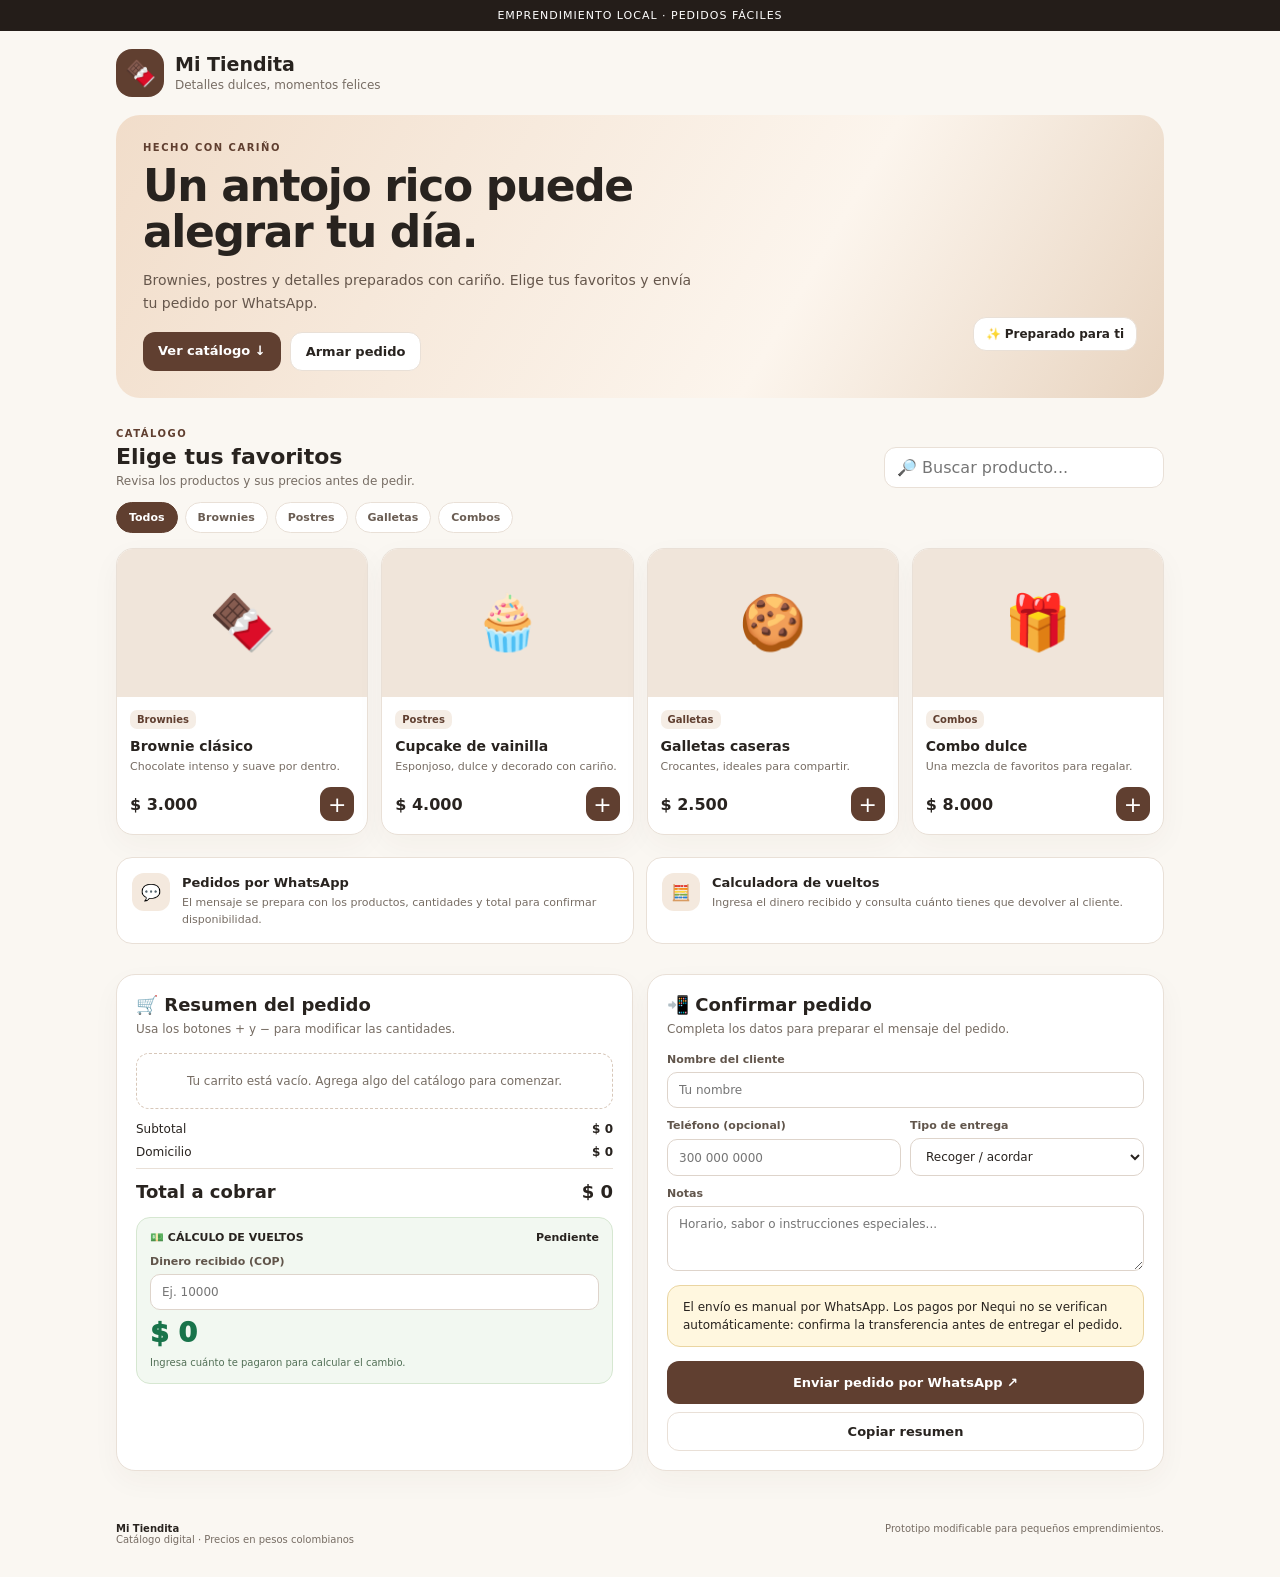
==== proyecto-emprendimiento-escolar/menu.html @ 8eb86d98 "Add customer-facing menu without administration controls" ====
<!doctype html>
<html lang="es"><head><meta charset="utf-8"><meta name="viewport" content="width=device-width, initial-scale=1"><meta name="theme-color" content="#603f30"><title>Menú digital | Catálogo</title>
<style>
:root{--brand:#603f30;--bg:#faf7f2;--ink:#28231f;--muted:#776d64;--line:#e9e0d7;--soft:#f4e9de;--white:#fff;--green:#19744b}*{box-sizing:border-box}body{margin:0;background:var(--bg);color:var(--ink);font-family:system-ui,-apple-system,"Segoe UI",sans-serif}button,input,select,textarea{font:inherit}button{cursor:pointer}.wrap{max-width:1080px;margin:auto;padding:0 16px}.top{padding:9px;text-align:center;background:#241d19;color:#fff;font-size:11px;letter-spacing:1px}.nav{display:flex;justify-content:space-between;align-items:center;padding:18px 0;gap:14px}.brand{display:flex;align-items:center;gap:11px}.logo{width:48px;height:48px;border-radius:16px;background:var(--brand);color:white;display:grid;place-items:center;font-size:25px}.brand h1{font-size:19px;line-height:1.1;margin:0}.brand p{font-size:12px;color:var(--muted);margin:4px 0 0}.btn{border:0;border-radius:12px;padding:11px 15px;background:var(--brand);color:#fff;font-weight:750;font-size:13px}.btn.light{background:#fff;border:1px solid var(--line);color:var(--ink)}.btn.soft{background:var(--soft);color:var(--brand)}.btn.red{background:#fff0ef;color:#9a2b20}.btn.sm{font-size:11px;padding:8px 10px}.hero{border-radius:24px;padding:27px;background:linear-gradient(120deg,#f1ddca,#fcf5ed 65%,#e8d4c0);display:grid;grid-template-columns:1.2fr .8fr;gap:20px;align-items:center;overflow:hidden}.eyebrow{font-size:10px;letter-spacing:1.5px;color:var(--brand);font-weight:850}.hero h2{font-size:clamp(30px,4vw,44px);line-height:1.04;letter-spacing:-1.4px;margin:10px 0}.hero p{font-size:14px;line-height:1.65;color:#66574c;max-width:550px}.hero-actions{display:flex;gap:9px;flex-wrap:wrap;margin-top:17px}.hero-art{height:190px;display:grid;place-items:center;position:relative}.hero-art img{max-width:100%;max-height:190px;object-fit:cover;border-radius:20px;box-shadow:0 14px 40px #53301b22}.hero-label{position:absolute;bottom:0;right:0;background:#fff;border:1px solid var(--line);border-radius:13px;padding:9px 12px;font-weight:800;font-size:12px}.banner{padding:12px 15px;background:#fff7df;border:1px solid #ead5a1;border-radius:13px;font-size:12px;line-height:1.5;margin:14px 0}.head{display:flex;justify-content:space-between;align-items:end;gap:14px;margin:30px 0 14px}.head h2{font-size:22px;margin:5px 0}.head p{margin:0;color:var(--muted);font-size:12px}.search{width:min(280px,100%);border:1px solid var(--line);border-radius:12px;padding:10px 12px;background:#fff}.filters{display:flex;gap:7px;flex-wrap:wrap;margin-bottom:15px}.chip{border:1px solid var(--line);background:#fff;color:#6a5d53;border-radius:99px;padding:8px 12px;font-size:11px;font-weight:750}.chip.on{background:var(--brand);color:#fff;border-color:var(--brand)}.products{display:grid;grid-template-columns:repeat(4,minmax(0,1fr));gap:13px}.product{background:#fff;border:1px solid var(--line);border-radius:17px;overflow:hidden;display:flex;flex-direction:column;box-shadow:0 10px 30px #4f30100a}.photo{height:148px;background:#f0e5da;display:grid;place-items:center;overflow:hidden}.photo img{width:100%;height:100%;object-fit:cover}.photo span{font-size:54px}.pbody{padding:13px;display:flex;flex-direction:column;flex:1}.tag{background:#f5ede5;color:var(--brand);font-size:10px;font-weight:850;padding:4px 7px;border-radius:7px;align-self:start}.pbody h3{font-size:14px;margin:9px 0 5px}.desc{font-size:11px;color:var(--muted);line-height:1.5;margin:0 0 12px;flex:1}.pfoot{display:flex;align-items:center;justify-content:space-between;gap:8px}.price{font-size:16px;font-weight:900}.add{width:34px;height:34px;border:0;border-radius:11px;background:var(--brand);color:#fff;font-size:22px}.info-row{display:grid;grid-template-columns:1fr 1fr;gap:12px;margin:22px 0}.info{background:#fff;border:1px solid var(--line);border-radius:16px;padding:15px;display:flex;gap:12px}.ico{width:38px;height:38px;border-radius:12px;background:var(--soft);display:grid;place-items:center;flex-shrink:0}.info h3{font-size:13px;margin:2px 0 5px}.info p{font-size:11px;color:var(--muted);line-height:1.5;margin:0}.checkout{display:grid;grid-template-columns:1fr 1fr;gap:14px;margin:30px 0}.panel{background:#fff;border:1px solid var(--line);border-radius:19px;padding:19px;min-width:0;box-shadow:0 10px 28px #4f30100a}.panel h2{font-size:18px;margin:0 0 5px}.sub{font-size:12px;line-height:1.5;color:var(--muted);margin:0 0 15px}.empty{border:1px dashed #d7c7b9;border-radius:13px;padding:20px;text-align:center;color:var(--muted);font-size:12px}.lineitem{display:grid;grid-template-columns:1fr auto;gap:8px;padding:11px 0;border-bottom:1px solid #f1ebe5}.lineitem strong{font-size:12px}.lineitem small{font-size:10px;display:block;color:var(--muted);margin-top:4px}.qty{display:flex;align-items:center;gap:8px}.qty button{width:27px;height:27px;border:1px solid var(--line);background:#fff;border-radius:8px;font-weight:800}.qty b{font-size:12px}.sum{display:grid;gap:9px;margin-top:13px}.sumrow{display:flex;justify-content:space-between;gap:10px;font-size:12px}.sumrow.total{font-size:18px;font-weight:900;border-top:1px solid var(--line);padding-top:12px}.change{margin-top:15px;background:#f2f8f1;border:1px solid #d6e7d1;border-radius:14px;padding:13px}.change-head{display:flex;justify-content:space-between;gap:8px;font-size:11px;font-weight:850}.field{display:grid;gap:6px;margin-bottom:11px}.field label{font-size:11px;font-weight:800;color:#61554b}.field input,.field textarea,.field select{border:1px solid #ded4cb;border-radius:10px;padding:10px 11px;width:100%;min-width:0;font-size:12px;background:#fff;color:var(--ink);outline-color:var(--brand)}.field textarea{min-height:65px;resize:vertical}.two{display:grid;grid-template-columns:1fr 1fr;gap:9px}.changeval{font-size:27px;font-weight:950;color:var(--green);margin:7px 0}.changehint{font-size:10px;color:#537057;line-height:1.5}.admin{margin:28px 0;border:1px solid #ddccbc;background:#f7f0e8;border-radius:20px;overflow:hidden}.adminhead{padding:17px 19px;display:flex;align-items:center;justify-content:space-between;gap:12px}.adminhead h2{font-size:18px;margin:3px 0}.adminhead p{font-size:11px;color:var(--muted);margin:0}.adminbody{padding:0 14px 16px}.adminGrid{display:grid;grid-template-columns:1fr 1fr;gap:12px}.adminbox{background:#fff;border:1px solid var(--line);border-radius:14px;padding:14px;min-width:0}.adminbox h3{font-size:13px;margin:0 0 13px}.adminlist{display:grid;gap:7px}.adminitem{display:flex;align-items:center;justify-content:space-between;gap:8px;padding:9px;border:1px solid #f0e9e2;border-radius:10px}.adminitem span{font-size:11px;font-weight:800;min-width:0;overflow-wrap:anywhere}.adminitem small{display:block;color:var(--muted);font-weight:500;margin-top:3px}.actions{display:flex;gap:5px;flex-shrink:0}.hidden{display:none!important}.footer{display:flex;justify-content:space-between;gap:12px;flex-wrap:wrap;padding:22px 0 32px;color:var(--muted);font-size:10px}.toast{position:fixed;z-index:20;bottom:18px;left:50%;transform:translate(-50%,20px);opacity:0;transition:.2s;background:#231d19;color:#fff;border-radius:12px;padding:11px 14px;font-size:12px;max-width:90%;text-align:center;pointer-events:none}.toast.show{transform:translate(-50%,0);opacity:1}#qrBox canvas,#qrBox img{max-width:100%;height:auto!important}@media(max-width:850px){.products{grid-template-columns:repeat(2,minmax(0,1fr))}.checkout{grid-template-columns:1fr}.hero{grid-template-columns:1fr .7fr}.adminGrid{grid-template-columns:1fr}}@media(max-width:550px){.wrap{padding:0 12px}.brand h1{font-size:16px}.logo{width:43px;height:43px}.nav>.btn{padding:10px;font-size:11px}.hero{grid-template-columns:1fr;padding:21px}.hero h2{font-size:32px}.hero-art{height:135px}.hero-art img{max-height:135px}.head{align-items:stretch;flex-direction:column}.search{width:100%}.products{gap:9px}.photo{height:125px}.pbody{padding:10px}.pbody h3{font-size:13px}.price{font-size:14px}.add{width:31px;height:31px}.info-row{grid-template-columns:1fr}.panel{padding:15px}.adminhead{align-items:flex-start;flex-direction:column}.two{gap:7px}}
.admin-mode .top,.admin-mode .nav,.admin-mode .hero,.admin-mode #sharedHint,.admin-mode #catalogo,.admin-mode .info-row,.admin-mode .checkout,.admin-mode .footer{display:none!important}.admin-mode .admin{display:block!important;margin:18px 0}.admin-mode .adminhead{padding-top:22px}body:not(.admin-mode) .nav>.btn,body:not(.admin-mode) .admin{display:none!important}</style></head>
<body><div class="top">EMPRENDIMIENTO LOCAL · PEDIDOS FÁCILES</div><main class="wrap">
<header class="nav"><div class="brand"><div class="logo" id="logo">🍫</div><div><h1 id="storeName">Mi Tiendita</h1><p id="storeSlogan">Detalles dulces, momentos felices</p></div></div><button class="btn light" onclick="toggleAdmin()">⚙️ Editar tienda</button></header>
<section class="hero"><div><div class="eyebrow">HECHO CON CARIÑO</div><h2 id="heroTitle">Un antojo rico puede alegrar tu día.</h2><p id="heroDesc">Brownies, postres y detalles preparados con cariño. Elige tus favoritos y envía tu pedido por WhatsApp.</p><div class="hero-actions"><a href="#catalogo" class="btn" style="text-decoration:none">Ver catálogo ↓</a><a href="#pedido" class="btn light" style="text-decoration:none">Armar pedido</a></div></div><div class="hero-art"><img id="heroPhoto" alt="Producto destacado" src="https://images.unsplash.com/photo-1606313564200-e75d5e30476c?auto=format&fit=crop&w=600&q=80" onerror="this.style.display='none'"><span class="hero-label">✨ Preparado para ti</span></div></section>
<div id="sharedHint" class="banner hidden">🔗 Este catálogo llegó desde un QR compartido. Puedes usarlo para hacer un pedido. Los cambios que hagas en este teléfono no modificarán el QR original.</div>
<section id="catalogo"><div class="head"><div><div class="eyebrow">CATÁLOGO</div><h2>Elige tus favoritos</h2><p>Revisa los productos y sus precios antes de pedir.</p></div><input class="search" id="search" placeholder="🔎 Buscar producto..." oninput="renderProducts()"></div><div id="filters" class="filters"></div><div id="products" class="products"></div></section>
<div class="info-row"><div class="info"><div class="ico">💬</div><div><h3>Pedidos por WhatsApp</h3><p>El mensaje se prepara con los productos, cantidades y total para confirmar disponibilidad.</p></div></div><div class="info"><div class="ico">🧮</div><div><h3>Calculadora de vueltos</h3><p>Ingresa el dinero recibido y consulta cuánto tienes que devolver al cliente.</p></div></div></div>
<section class="checkout" id="pedido"><div class="panel"><h2>🛒 Resumen del pedido</h2><p class="sub">Usa los botones + y − para modificar las cantidades.</p><div id="cartItems"><div class="empty">Tu carrito está vacío. Agrega algo del catálogo para comenzar.</div></div><div class="sum"><div class="sumrow"><span>Subtotal</span><strong id="subtotal">$0</strong></div><div class="sumrow"><span>Domicilio</span><strong id="deliveryCost">$0</strong></div><div class="sumrow total"><span>Total a cobrar</span><strong id="total">$0</strong></div></div><div class="change"><div class="change-head"><span>💵 CÁLCULO DE VUELTOS</span><span id="cashStatus">Pendiente</span></div><div class="field" style="margin:11px 0 0"><label for="received">Dinero recibido (COP)</label><input id="received" type="number" min="0" step="500" inputmode="numeric" placeholder="Ej. 10000" oninput="calcChange()"></div><div class="changeval" id="changeVal">$0</div><div class="changehint" id="changeHint">Ingresa cuánto te pagaron para calcular el cambio.</div></div></div>
<div class="panel"><h2>📲 Confirmar pedido</h2><p class="sub">Completa los datos para preparar el mensaje del pedido.</p><div class="field"><label>Nombre del cliente</label><input id="customer" maxlength="70" placeholder="Tu nombre"></div><div class="two"><div class="field"><label>Teléfono (opcional)</label><input id="customerPhone" inputmode="tel" placeholder="300 000 0000"></div><div class="field"><label>Tipo de entrega</label><select id="deliveryType" onchange="updateDelivery()"><option value="0">Recoger / acordar</option><option value="2000">Domicilio (+$2.000)</option><option value="3000">Domicilio lejos (+$3.000)</option></select></div></div><div class="field"><label>Notas</label><textarea id="notes" placeholder="Horario, sabor o instrucciones especiales..."></textarea></div><div class="banner">El envío es manual por WhatsApp. Los pagos por Nequi no se verifican automáticamente: confirma la transferencia antes de entregar el pedido.</div><button class="btn" style="width:100%;padding:14px" onclick="sendOrder()">Enviar pedido por WhatsApp ↗</button><button class="btn light" style="width:100%;margin-top:8px" onclick="copyOrder()">Copiar resumen</button></div></section>
<section class="admin hidden" id="admin"><div class="adminhead"><div><div class="eyebrow">PANEL DEL EMPRENDEDOR</div><h2>Editar y administrar</h2><p>Personaliza el negocio, los productos, las fotos y el enlace que compartirás por QR.</p></div><button class="btn light sm" onclick="toggleAdmin()">Cerrar panel ×</button></div><div class="adminbody"><div class="banner"><b>Cómo funciona:</b> los cambios se guardan en este navegador. Para que clientes de otros móviles vean los mismos datos, usa “Crear enlace y QR” después de editar. El enlace contiene una copia del catálogo. Para que las fotos se vean por QR, utiliza enlaces públicos de imagen; los archivos seleccionados desde tu celular son locales.</div>
<div class="adminGrid">
<div class="adminbox"><h3>🏪 Datos del negocio</h3><div class="two"><div class="field"><label>Nombre</label><input id="sName" maxlength="55"></div><div class="field"><label>Emoji / logo</label><input id="sLogo" maxlength="5"></div></div><div class="field"><label>Frase corta</label><input id="sSlogan" maxlength="100"></div><div class="field"><label>Título grande</label><input id="sTitle" maxlength="100"></div><div class="field"><label>Descripción</label><textarea id="sDesc" maxlength="280"></textarea></div><div class="two"><div class="field"><label>WhatsApp con indicativo</label><input id="sWhatsapp" placeholder="573001234567"></div><div class="field"><label>Número Nequi (opcional)</label><input id="sNequi" placeholder="Número para pagos"></div></div><div class="two"><div class="field"><label>Color principal</label><input id="sColor" type="color" style="height:40px;padding:4px"></div><div class="field"><label>Foto principal URL</label><input id="sHero" placeholder="https://..."></div></div><button class="btn" onclick="saveSettings()">Guardar datos</button></div>
<div class="adminbox"><h3>➕ Añadir / editar producto</h3><form id="productForm"><input id="pId" type="hidden"><div class="field"><label>Nombre</label><input id="pName" maxlength="70" required></div><div class="field"><label>Descripción</label><textarea id="pDesc" maxlength="180"></textarea></div><div class="two"><div class="field"><label>Precio COP</label><input id="pPrice" type="number" min="0" step="100" required></div><div class="field"><label>Categoría</label><input id="pCat" maxlength="30" placeholder="Postres"></div></div><div class="field"><label>URL de imagen pública</label><input id="pImage" placeholder="https://...jpg"></div><div class="field"><label>O foto desde tu celular (solo local)</label><input id="pFile" type="file" accept="image/*"></div><p id="photoNote" class="sub"></p><div style="display:flex;gap:8px;flex-wrap:wrap"><button class="btn" type="submit" id="pSave">Guardar producto</button><button class="btn light" type="button" onclick="clearForm()">Limpiar</button></div></form></div>
<div class="adminbox"><h3>📦 Catálogo de productos</h3><div id="adminProducts" class="adminlist"></div></div>
<div class="adminbox"><h3>🔗 Enlace público y código QR</h3><p class="sub">Genera una versión del catálogo para clientes. Puedes actualizarla cuando cambies los productos o precios.</p><button class="btn" onclick="createShare()">Generar enlace y QR</button><div id="shareResult" class="hidden" style="margin-top:12px"><div class="field"><label>Enlace para clientes</label><input id="shareUrl" readonly></div><div style="display:flex;gap:7px;flex-wrap:wrap;margin-bottom:12px"><button class="btn soft" onclick="copyShare()">Copiar enlace</button><button class="btn light" onclick="downloadQR()">Guardar QR PNG</button></div><div id="qrBox" style="background:white;padding:12px;border:1px solid var(--line);border-radius:12px;width:max-content;max-width:100%"></div><p class="sub" style="margin-top:10px">El código puede contener hasta 12 productos para mantener el enlace manejable. Conserva el QR generado y pruébalo con otro teléfono.</p></div></div>
<div class="adminbox"><h3>💾 Copias de seguridad</h3><p class="sub">Guarda los datos del catálogo para transferirlos a otro teléfono.</p><div style="display:flex;gap:7px;flex-wrap:wrap"><button class="btn soft" onclick="exportData()">Exportar JSON</button><label class="btn light" for="importFile">Importar JSON</label><input id="importFile" class="hidden" type="file" accept="application/json" onchange="importData(event)"><button class="btn red" onclick="resetDemo()">Restablecer ejemplo</button></div></div>
</div></div></section>
<footer class="footer"><div><b id="footerName" style="color:var(--ink)">Mi Tiendita</b><br>Catálogo digital · Precios en pesos colombianos</div><div>Prototipo modificable para pequeños emprendimientos.</div></footer></main><div id="toast" class="toast"></div>
<script src="https://cdnjs.cloudflare.com/ajax/libs/qrcodejs/1.0.0/qrcode.min.js"></script>
<script>
const STORAGE='storefront_school_qr_v1';
const defaults={settings:{name:'Mi Tiendita',logo:'🍫',slogan:'Detalles dulces, momentos felices',title:'Un antojo rico puede alegrar tu día.',desc:'Brownies, postres y detalles preparados con cariño. Elige tus favoritos y envía tu pedido por WhatsApp.',whatsapp:'',nequi:'',color:'#603f30',hero:'https://images.unsplash.com/photo-1606313564200-e75d5e30476c?auto=format&fit=crop&w=600&q=80'},products:[
{id:'p1',name:'Brownie clásico',desc:'Chocolate intenso y suave por dentro.',price:3000,category:'Brownies',emoji:'🍫',image:'https://images.unsplash.com/photo-1606313564200-e75d5e30476c?auto=format&fit=crop&w=700&q=80'},
{id:'p2',name:'Cupcake de vainilla',desc:'Esponjoso, dulce y decorado con cariño.',price:4000,category:'Postres',emoji:'🧁',image:'https://images.unsplash.com/photo-1486427944299-d1955d23e34d?auto=format&fit=crop&w=700&q=80'},
{id:'p3',name:'Galletas caseras',desc:'Crocantes, ideales para compartir.',price:2500,category:'Galletas',emoji:'🍪',image:'https://images.unsplash.com/photo-1499636136210-6f4ee915583e?auto=format&fit=crop&w=700&q=80'},
{id:'p4',name:'Combo dulce',desc:'Una mezcla de favoritos para regalar.',price:8000,category:'Combos',emoji:'🎁',image:'https://images.unsplash.com/photo-1551024506-0cc1000e9b0e?auto=format&fit=crop&w=700&q=80'}]};
function clone(x){return JSON.parse(JSON.stringify(x))}
function load(){try{const x=JSON.parse(localStorage.getItem(STORAGE));if(x&&x.settings&&Array.isArray(x.products))return x}catch(e){}return clone(defaults)}
let data=load(),cart={},category='Todos',pendingPhoto='';
function money(n){return new Intl.NumberFormat('es-CO',{style:'currency',currency:'COP',maximumFractionDigits:0}).format(Number(n)||0)}
function esc(s){return String(s==null?'':s).replace(/[&<>"']/g,ch=>({'&':'&amp;','<':'&lt;','>':'&gt;','"':'&quot;',"'":'&#39;'}[ch]))}
function toast(s){const el=document.getElementById('toast');el.textContent=s;el.classList.add('show');clearTimeout(window.toastTimer);window.toastTimer=setTimeout(()=>el.classList.remove('show'),2300)}
function save(){try{localStorage.setItem(STORAGE,JSON.stringify(data));return true}catch(e){toast('No se pudo guardar. Reduce el tamaño de las imágenes.');return false}}
function applySettings(){const s=data.settings;document.documentElement.style.setProperty('--brand',s.color||'#603f30');document.getElementById('logo').textContent=s.logo||'🛍️';document.getElementById('storeName').textContent=s.name||'Mi Tiendita';document.getElementById('storeSlogan').textContent=s.slogan||'';document.getElementById('heroTitle').textContent=s.title||'';document.getElementById('heroDesc').textContent=s.desc||'';document.getElementById('heroPhoto').src=s.hero||'';document.getElementById('footerName').textContent=s.name||'';document.title=(s.name||'Mi Tiendita')+' | Catálogo digital';const m={sName:s.name,sLogo:s.logo,sSlogan:s.slogan,sTitle:s.title,sDesc:s.desc,sWhatsapp:s.whatsapp,sNequi:s.nequi,sColor:s.color,sHero:s.hero};Object.keys(m).forEach(id=>document.getElementById(id).value=m[id]||'')}
function catList(){return ['Todos',...new Set(data.products.map(p=>p.category||'Otros'))]}
function renderFilters(){const cats=catList();if(!cats.includes(category))category='Todos';document.getElementById('filters').innerHTML=cats.map(c=>'<button class="chip '+(c===category?'on':'')+'" onclick="setCategory(\''+esc(c).replace(/'/g,"\\'")+'\')">'+esc(c)+'</button>').join('')}
function setCategory(c){category=c;renderProducts()}
function renderProducts(){renderFilters();const q=document.getElementById('search').value.toLowerCase().trim();const a=data.products.filter(p=>(category==='Todos'||p.category===category)&&(p.name+' '+p.desc+' '+p.category).toLowerCase().includes(q));const box=document.getElementById('products');if(!a.length){box.innerHTML='<div class="empty" style="grid-column:1/-1">No se encontraron productos.</div>';return}box.innerHTML=a.map(p=>'<article class="product"><div class="photo">'+(p.image?'<img src="'+esc(p.image)+'" alt="'+esc(p.name)+'" loading="lazy" onerror="this.style.display=\'none\';this.nextElementSibling.style.display=\'block\'"/>':'')+'<span style="display:'+(p.image?'none':'block')+'">'+esc(p.emoji||'🛍️')+'</span></div><div class="pbody"><span class="tag">'+esc(p.category||'Otros')+'</span><h3>'+esc(p.name)+'</h3><p class="desc">'+esc(p.desc||'Hecho especialmente para ti.')+'</p><div class="pfoot"><span class="price">'+money(p.price)+'</span><button class="add" onclick="add(\''+esc(p.id)+'\')" aria-label="Agregar producto">+</button></div></div></article>').join('')}
function add(id){if(!data.products.some(p=>p.id===id))return;cart[id]=(cart[id]||0)+1;renderCart();toast('Agregado al pedido')}
function qty(id,n){cart[id]=(cart[id]||0)+n;if(cart[id]<=0)delete cart[id];renderCart()}
function subtotal(){return Object.keys(cart).reduce((s,id)=>{const p=data.products.find(x=>x.id===id);return s+(p?(Number(p.price)||0)*cart[id]:0)},0)}
function delivery(){return Number(document.getElementById('deliveryType').value)||0}
function total(){return subtotal()+delivery()}
function renderCart(){const ids=Object.keys(cart).filter(id=>cart[id]>0&&data.products.some(p=>p.id===id));const el=document.getElementById('cartItems');if(!ids.length)el.innerHTML='<div class="empty">Tu carrito está vacío. Agrega algo del catálogo para comenzar.</div>';else el.innerHTML=ids.map(id=>{const p=data.products.find(x=>x.id===id);return '<div class="lineitem"><div><strong>'+esc(p.name)+'</strong><small>'+money(p.price)+' cada uno · '+money(p.price*cart[id])+'</small></div><div class="qty"><button onclick="qty(\''+esc(id)+'\',-1)">−</button><b>'+cart[id]+'</b><button onclick="qty(\''+esc(id)+'\',1)">+</button></div></div>'}).join('');document.getElementById('subtotal').textContent=money(subtotal());updateDelivery()}
function updateDelivery(){document.getElementById('deliveryCost').textContent=money(delivery());document.getElementById('total').textContent=money(total());calcChange()}
function calcChange(){const raw=document.getElementById('received').value,n=Number(raw),v=document.getElementById('changeVal'),h=document.getElementById('changeHint'),st=document.getElementById('cashStatus');if(raw===''||!Number.isFinite(n)){v.textContent=money(0);v.style.color='var(--green)';h.textContent='Ingresa cuánto te pagaron para calcular el cambio.';st.textContent='Pendiente';return}if(n<total()){v.textContent='Faltan '+money(total()-n);v.style.color='#a52b20';h.textContent='El pago no alcanza. Solicita la diferencia antes de entregar el pedido.';st.textContent='Incompleto'}else{v.textContent=money(n-total());v.style.color='var(--green)';h.textContent=n===total()?'Pago exacto; no debes dar vuelto.':'Este es el vuelto que debes entregar.';st.textContent=n===total()?'Pago exacto':'Vuelto calculado'}}
function orderMessage(){const ids=Object.keys(cart).filter(id=>cart[id]>0&&data.products.some(p=>p.id===id));if(!ids.length){toast('Agrega al menos un producto al pedido');return ''}let t='🛍️ *PEDIDO — '+(data.settings.name||'Mi Tiendita')+'*\n\n';t+='Cliente: '+(document.getElementById('customer').value.trim()||'No indicado')+'\nTeléfono: '+(document.getElementById('customerPhone').value.trim()||'No indicado')+'\nEntrega: '+document.getElementById('deliveryType').selectedOptions[0].text+'\n\n*Productos*\n';ids.forEach(id=>{const p=data.products.find(x=>x.id===id);t+='• '+p.name+' x'+cart[id]+' = '+money(p.price*cart[id])+'\n'});t+='\nSubtotal: '+money(subtotal())+'\nDomicilio: '+money(delivery())+'\n*TOTAL: '+money(total())+'*\n';if(data.settings.nequi)t+='\nNequi indicado por el negocio: '+data.settings.nequi+' (verificar transferencia)\n';t+='\nNotas: '+(document.getElementById('notes').value.trim()||'Sin observaciones');return t}
function sendOrder(){const t=orderMessage();if(!t)return;let n=(data.settings.whatsapp||'').replace(/\D/g,'');if(n.length===10)n='57'+n;if(!n){toast('Configura el WhatsApp del negocio en Editar tienda');toggleAdmin();document.getElementById('sWhatsapp').focus();return}window.open('https://wa.me/'+n+'?text='+encodeURIComponent(t),'_blank','noopener,noreferrer')}
async function copyOrder(){const t=orderMessage();if(!t)return;try{await navigator.clipboard.writeText(t);toast('Resumen copiado')}catch(e){const x=document.createElement('textarea');x.value=t;document.body.appendChild(x);x.select();document.execCommand('copy');x.remove();toast('Resumen copiado')}}
function toggleAdmin(){const el=document.getElementById('admin');el.classList.toggle('hidden');if(!el.classList.contains('hidden')){applySettings();renderAdminProducts();el.scrollIntoView({behavior:'smooth',block:'start'})}}
function saveSettings(){const s=data.settings;s.name=document.getElementById('sName').value.trim()||'Mi Tiendita';s.logo=document.getElementById('sLogo').value.trim()||'🛍️';s.slogan=document.getElementById('sSlogan').value.trim();s.title=document.getElementById('sTitle').value.trim();s.desc=document.getElementById('sDesc').value.trim();let n=document.getElementById('sWhatsapp').value.replace(/\D/g,'');if(n.length===10)n='57'+n;s.whatsapp=n;s.nequi=document.getElementById('sNequi').value.trim();s.color=document.getElementById('sColor').value;s.hero=document.getElementById('sHero').value.trim();save();applySettings();toast('Datos guardados')}
function renderAdminProducts(){document.getElementById('adminProducts').innerHTML=data.products.map(p=>'<div class="adminitem"><span>'+esc(p.name)+'<small>'+money(p.price)+' · '+esc(p.category||'Otros')+'</small></span><div class="actions"><button class="btn light sm" onclick="editProduct(\''+esc(p.id)+'\')">Editar</button><button class="btn red sm" onclick="deleteProduct(\''+esc(p.id)+'\')">×</button></div></div>').join('')||'<div class="empty">No hay productos todavía.</div>'}
function clearForm(){document.getElementById('productForm').reset();document.getElementById('pId').value='';pendingPhoto='';document.getElementById('photoNote').textContent='';document.getElementById('pSave').textContent='Guardar producto'}
function editProduct(id){const p=data.products.find(x=>x.id===id);if(!p)return;document.getElementById('pId').value=p.id;document.getElementById('pName').value=p.name;document.getElementById('pDesc').value=p.desc||'';document.getElementById('pPrice').value=p.price;document.getElementById('pCat').value=p.category||'';document.getElementById('pImage').value=(p.image||'').startsWith('data:')?'':p.image||'';pendingPhoto=(p.image||'').startsWith('data:')?p.image:'';document.getElementById('photoNote').textContent=p.image?'Imagen actual cargada.':'Puedes usar una URL de imagen o elegir una foto del celular.';document.getElementById('pSave').textContent='Guardar cambios';document.getElementById('pName').scrollIntoView({behavior:'smooth',block:'center'})}
function deleteProduct(id){const p=data.products.find(x=>x.id===id);if(!p||!confirm('¿Eliminar '+p.name+'?'))return;data.products=data.products.filter(x=>x.id!==id);delete cart[id];save();renderProducts();renderCart();renderAdminProducts();toast('Producto eliminado')}
document.getElementById('productForm').addEventListener('submit',e=>{e.preventDefault();const id=document.getElementById('pId').value,old=data.products.find(x=>x.id===id),url=document.getElementById('pImage').value.trim();const p={id:id||'p'+Date.now(),name:document.getElementById('pName').value.trim(),desc:document.getElementById('pDesc').value.trim(),price:Math.max(0,Number(document.getElementById('pPrice').value)||0),category:document.getElementById('pCat').value.trim()||'Otros',emoji:'🛍️',image:url||pendingPhoto||(old?old.image:'')};if(old)data.products=data.products.map(x=>x.id===id?p:x);else data.products.push(p);save();clearForm();renderProducts();renderCart();renderAdminProducts();toast('Producto guardado')});
document.getElementById('pFile').addEventListener('change',e=>{const file=e.target.files&&e.target.files[0];if(!file)return;if(file.size>8*1024*1024){toast('El archivo debe pesar menos de 8 MB');e.target.value='';return}const r=new FileReader();r.onload=()=>{const img=new Image();img.onload=()=>{const scale=Math.min(1,850/Math.max(img.width,img.height)),c=document.createElement('canvas');c.width=Math.round(img.width*scale);c.height=Math.round(img.height*scale);c.getContext('2d').drawImage(img,0,0,c.width,c.height);pendingPhoto=c.toDataURL('image/jpeg',.75);document.getElementById('pImage').value='';document.getElementById('photoNote').textContent='Foto optimizada. Para incluirla en el QR, súbela a un sitio de imágenes y pega su URL pública.'};img.onerror=()=>toast('No se pudo abrir la imagen');img.src=r.result};r.readAsDataURL(file)});
function exportData(){const a=document.createElement('a');a.href=URL.createObjectURL(new Blob([JSON.stringify(data,null,2)],{type:'application/json'}));a.download='catalogo-emprendimiento.json';a.click();URL.revokeObjectURL(a.href);toast('Copia de seguridad exportada')}
function importData(e){const f=e.target.files&&e.target.files[0];if(!f)return;const r=new FileReader();r.onload=()=>{try{const x=JSON.parse(r.result);if(!x.settings||!Array.isArray(x.products))throw new Error();data=x;save();applySettings();renderProducts();renderCart();renderAdminProducts();toast('Catálogo importado')}catch(err){toast('Archivo de catálogo no válido')}e.target.value=''};r.readAsText(f)}
function resetDemo(){if(!confirm('¿Restablecer el catálogo de ejemplo?'))return;data=clone(defaults);cart={};save();applySettings();renderProducts();renderCart();renderAdminProducts();clearForm();toast('Ejemplo restablecido')}
function toB64(bytes){let s='';for(let i=0;i<bytes.length;i++)s+=String.fromCharCode(bytes[i]);return btoa(s).replace(/\+/g,'-').replace(/\//g,'_').replace(/=+$/,'')}
function fromB64(t){let s=t.replace(/-/g,'+').replace(/_/g,'/');while(s.length%4)s+='=';return Uint8Array.from(atob(s),x=>x.charCodeAt(0))}
function snapshot(){const s=data.settings;return {v:1,s:{n:s.name,l:s.logo,b:s.slogan,t:s.title,d:s.desc,w:(s.whatsapp||'').replace(/\D/g,''),q:s.nequi,c:s.color,h:(s.hero||'').startsWith('http')?s.hero:''},p:data.products.slice(0,12).map(p=>[p.id,p.name,(p.desc||'').slice(0,100),Number(p.price)||0,p.category||'Otros',(p.image||'').startsWith('http')?p.image:'',p.emoji||'🛍️'])}}
async function createShare(){try{saveSettings();const json=JSON.stringify(snapshot());let bytes=new TextEncoder().encode(json),type='j';if('CompressionStream'in window){bytes=new Uint8Array(await new Response(new Blob([bytes]).stream().pipeThrough(new CompressionStream('gzip'))).arrayBuffer());type='g'}const menuPath=location.pathname.replace(/tienda-qr\\.html$/,'menu.html');const url=location.origin+menuPath+'#s='+type+'.'+toB64(bytes);document.getElementById('shareUrl').value=url;document.getElementById('shareResult').classList.remove('hidden');const box=document.getElementById('qrBox');box.innerHTML='';if(window.QRCode){new QRCode(box,{text:url,width:256,height:256,correctLevel:QRCode.CorrectLevel.L})}else{const im=document.createElement('img');im.width=256;im.alt='Código QR';im.src='https://api.qrserver.com/v1/create-qr-code/?size=256x256&data='+encodeURIComponent(url);box.appendChild(im)}toast('Enlace y QR generados. Pruébalo con otro teléfono')}catch(e){toast('No se pudo generar. Comprueba la conexión y vuelve a intentar.')}}
async function copyShare(){const v=document.getElementById('shareUrl').value;if(!v)return;try{await navigator.clipboard.writeText(v);toast('Enlace copiado')}catch(e){const x=document.getElementById('shareUrl');x.select();document.execCommand('copy');toast('Enlace copiado')}}
function downloadQR(){const c=document.querySelector('#qrBox canvas'),i=document.querySelector('#qrBox img');if(c){const a=document.createElement('a');a.href=c.toDataURL('image/png');a.download='codigo-qr-emprendimiento.png';a.click();toast('QR descargado')}else if(i)window.open(i.src,'_blank','noopener,noreferrer');else toast('Primero genera el QR')}
function unpack(x){return {settings:{name:x.s.n||'Mi Tiendita',logo:x.s.l||'🛍️',slogan:x.s.b||'',title:x.s.t||'',desc:x.s.d||'',whatsapp:x.s.w||'',nequi:x.s.q||'',color:x.s.c||'#603f30',hero:x.s.h||''},products:x.p.map((a,i)=>({id:String(a[0]||('p'+i)),name:String(a[1]||'Producto'),desc:String(a[2]||''),price:Number(a[3])||0,category:String(a[4]||'Otros'),image:String(a[5]||''),emoji:String(a[6]||'🛍️')}))}}
async function boot(){if(new URLSearchParams(location.search).get('admin')==='1'){document.body.classList.add('admin-mode');document.getElementById('admin').classList.remove('hidden')}const m=location.hash.match(/^#s=([jg])\.([A-Za-z0-9_-]+)$/);if(m){try{let bytes=fromB64(m[2]);if(m[1]==='g')bytes=new Uint8Array(await new Response(new Blob([bytes]).stream().pipeThrough(new DecompressionStream('gzip'))).arrayBuffer());const x=JSON.parse(new TextDecoder().decode(bytes));if(x&&x.v===1&&x.s&&Array.isArray(x.p)){data=unpack(x);save();document.getElementById('sharedHint').classList.remove('hidden');history.replaceState(null,'',location.pathname+location.search)}}catch(e){toast('No se pudo leer el catálogo compartido')}}applySettings();renderProducts();renderCart()}
boot();
</script></body></html>
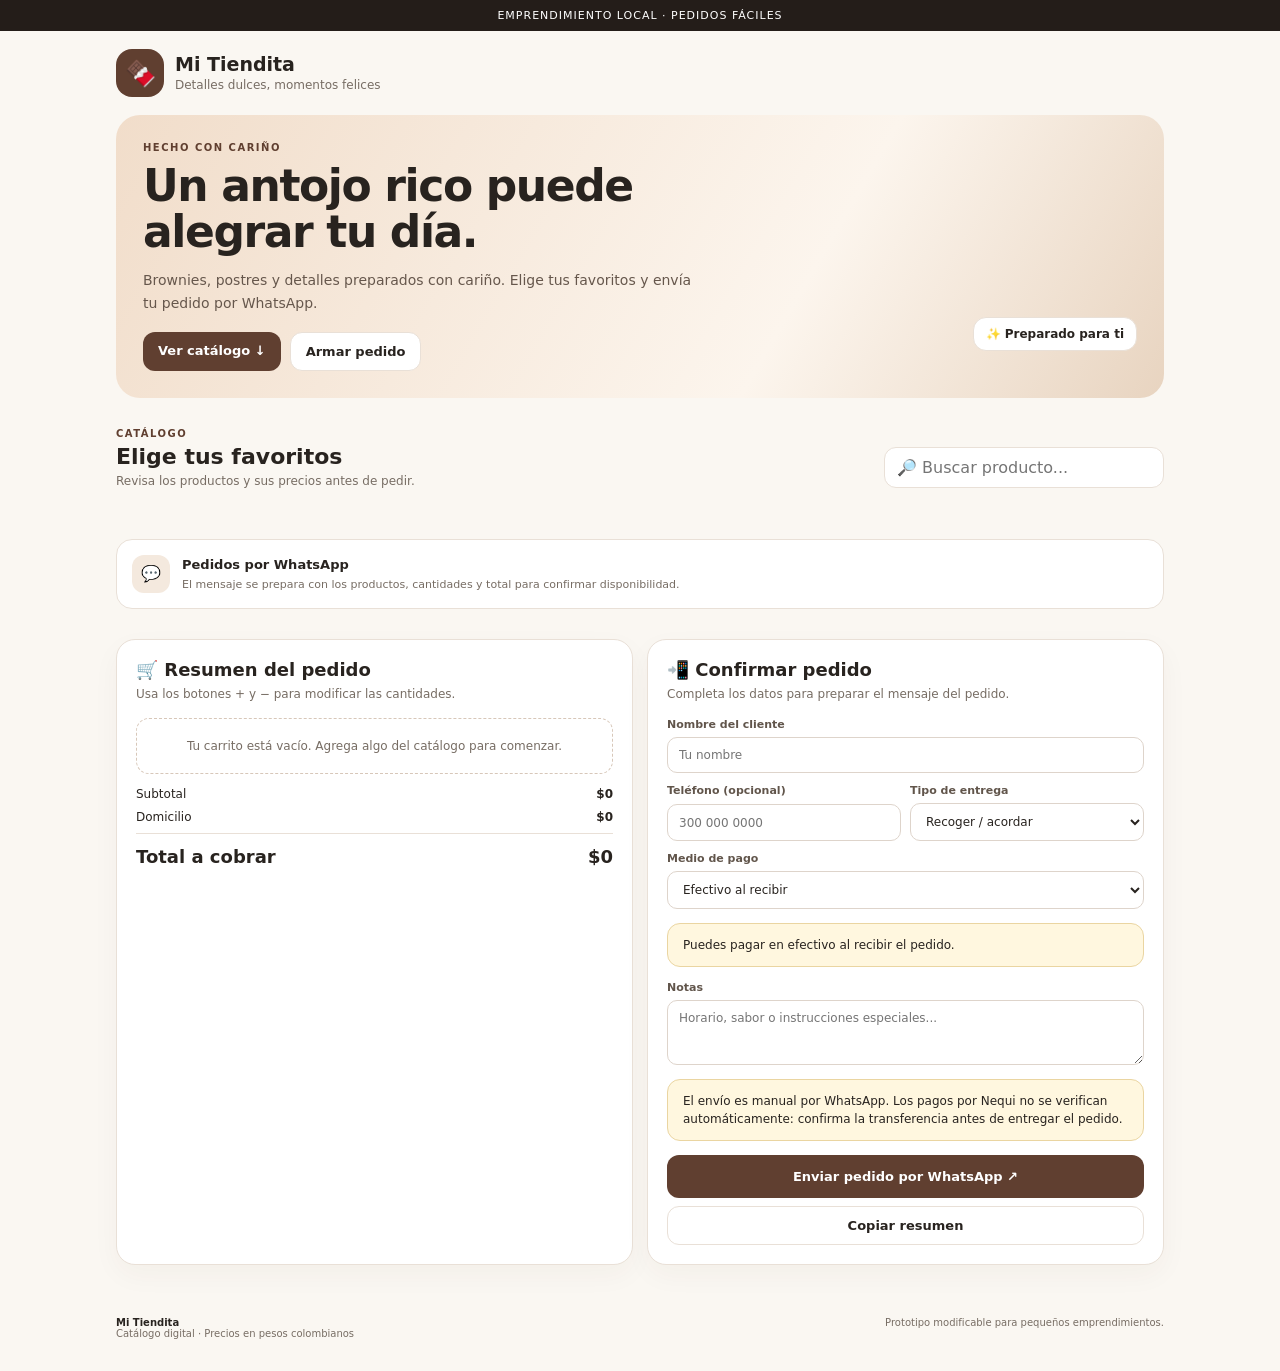
==== commit 2f85f898: "Separate customer menu from admin and add payment options" ====
--- a/proyecto-emprendimiento-escolar/menu.html
+++ b/proyecto-emprendimiento-escolar/menu.html
@@ -2,18 +2,18 @@
 <html lang="es"><head><meta charset="utf-8"><meta name="viewport" content="width=device-width, initial-scale=1"><meta name="theme-color" content="#603f30"><title>Menú digital | Catálogo</title>
 <style>
 :root{--brand:#603f30;--bg:#faf7f2;--ink:#28231f;--muted:#776d64;--line:#e9e0d7;--soft:#f4e9de;--white:#fff;--green:#19744b}*{box-sizing:border-box}body{margin:0;background:var(--bg);color:var(--ink);font-family:system-ui,-apple-system,"Segoe UI",sans-serif}button,input,select,textarea{font:inherit}button{cursor:pointer}.wrap{max-width:1080px;margin:auto;padding:0 16px}.top{padding:9px;text-align:center;background:#241d19;color:#fff;font-size:11px;letter-spacing:1px}.nav{display:flex;justify-content:space-between;align-items:center;padding:18px 0;gap:14px}.brand{display:flex;align-items:center;gap:11px}.logo{width:48px;height:48px;border-radius:16px;background:var(--brand);color:white;display:grid;place-items:center;font-size:25px}.brand h1{font-size:19px;line-height:1.1;margin:0}.brand p{font-size:12px;color:var(--muted);margin:4px 0 0}.btn{border:0;border-radius:12px;padding:11px 15px;background:var(--brand);color:#fff;font-weight:750;font-size:13px}.btn.light{background:#fff;border:1px solid var(--line);color:var(--ink)}.btn.soft{background:var(--soft);color:var(--brand)}.btn.red{background:#fff0ef;color:#9a2b20}.btn.sm{font-size:11px;padding:8px 10px}.hero{border-radius:24px;padding:27px;background:linear-gradient(120deg,#f1ddca,#fcf5ed 65%,#e8d4c0);display:grid;grid-template-columns:1.2fr .8fr;gap:20px;align-items:center;overflow:hidden}.eyebrow{font-size:10px;letter-spacing:1.5px;color:var(--brand);font-weight:850}.hero h2{font-size:clamp(30px,4vw,44px);line-height:1.04;letter-spacing:-1.4px;margin:10px 0}.hero p{font-size:14px;line-height:1.65;color:#66574c;max-width:550px}.hero-actions{display:flex;gap:9px;flex-wrap:wrap;margin-top:17px}.hero-art{height:190px;display:grid;place-items:center;position:relative}.hero-art img{max-width:100%;max-height:190px;object-fit:cover;border-radius:20px;box-shadow:0 14px 40px #53301b22}.hero-label{position:absolute;bottom:0;right:0;background:#fff;border:1px solid var(--line);border-radius:13px;padding:9px 12px;font-weight:800;font-size:12px}.banner{padding:12px 15px;background:#fff7df;border:1px solid #ead5a1;border-radius:13px;font-size:12px;line-height:1.5;margin:14px 0}.head{display:flex;justify-content:space-between;align-items:end;gap:14px;margin:30px 0 14px}.head h2{font-size:22px;margin:5px 0}.head p{margin:0;color:var(--muted);font-size:12px}.search{width:min(280px,100%);border:1px solid var(--line);border-radius:12px;padding:10px 12px;background:#fff}.filters{display:flex;gap:7px;flex-wrap:wrap;margin-bottom:15px}.chip{border:1px solid var(--line);background:#fff;color:#6a5d53;border-radius:99px;padding:8px 12px;font-size:11px;font-weight:750}.chip.on{background:var(--brand);color:#fff;border-color:var(--brand)}.products{display:grid;grid-template-columns:repeat(4,minmax(0,1fr));gap:13px}.product{background:#fff;border:1px solid var(--line);border-radius:17px;overflow:hidden;display:flex;flex-direction:column;box-shadow:0 10px 30px #4f30100a}.photo{height:148px;background:#f0e5da;display:grid;place-items:center;overflow:hidden}.photo img{width:100%;height:100%;object-fit:cover}.photo span{font-size:54px}.pbody{padding:13px;display:flex;flex-direction:column;flex:1}.tag{background:#f5ede5;color:var(--brand);font-size:10px;font-weight:850;padding:4px 7px;border-radius:7px;align-self:start}.pbody h3{font-size:14px;margin:9px 0 5px}.desc{font-size:11px;color:var(--muted);line-height:1.5;margin:0 0 12px;flex:1}.pfoot{display:flex;align-items:center;justify-content:space-between;gap:8px}.price{font-size:16px;font-weight:900}.add{width:34px;height:34px;border:0;border-radius:11px;background:var(--brand);color:#fff;font-size:22px}.info-row{display:grid;grid-template-columns:1fr 1fr;gap:12px;margin:22px 0}.info{background:#fff;border:1px solid var(--line);border-radius:16px;padding:15px;display:flex;gap:12px}.ico{width:38px;height:38px;border-radius:12px;background:var(--soft);display:grid;place-items:center;flex-shrink:0}.info h3{font-size:13px;margin:2px 0 5px}.info p{font-size:11px;color:var(--muted);line-height:1.5;margin:0}.checkout{display:grid;grid-template-columns:1fr 1fr;gap:14px;margin:30px 0}.panel{background:#fff;border:1px solid var(--line);border-radius:19px;padding:19px;min-width:0;box-shadow:0 10px 28px #4f30100a}.panel h2{font-size:18px;margin:0 0 5px}.sub{font-size:12px;line-height:1.5;color:var(--muted);margin:0 0 15px}.empty{border:1px dashed #d7c7b9;border-radius:13px;padding:20px;text-align:center;color:var(--muted);font-size:12px}.lineitem{display:grid;grid-template-columns:1fr auto;gap:8px;padding:11px 0;border-bottom:1px solid #f1ebe5}.lineitem strong{font-size:12px}.lineitem small{font-size:10px;display:block;color:var(--muted);margin-top:4px}.qty{display:flex;align-items:center;gap:8px}.qty button{width:27px;height:27px;border:1px solid var(--line);background:#fff;border-radius:8px;font-weight:800}.qty b{font-size:12px}.sum{display:grid;gap:9px;margin-top:13px}.sumrow{display:flex;justify-content:space-between;gap:10px;font-size:12px}.sumrow.total{font-size:18px;font-weight:900;border-top:1px solid var(--line);padding-top:12px}.change{margin-top:15px;background:#f2f8f1;border:1px solid #d6e7d1;border-radius:14px;padding:13px}.change-head{display:flex;justify-content:space-between;gap:8px;font-size:11px;font-weight:850}.field{display:grid;gap:6px;margin-bottom:11px}.field label{font-size:11px;font-weight:800;color:#61554b}.field input,.field textarea,.field select{border:1px solid #ded4cb;border-radius:10px;padding:10px 11px;width:100%;min-width:0;font-size:12px;background:#fff;color:var(--ink);outline-color:var(--brand)}.field textarea{min-height:65px;resize:vertical}.two{display:grid;grid-template-columns:1fr 1fr;gap:9px}.changeval{font-size:27px;font-weight:950;color:var(--green);margin:7px 0}.changehint{font-size:10px;color:#537057;line-height:1.5}.admin{margin:28px 0;border:1px solid #ddccbc;background:#f7f0e8;border-radius:20px;overflow:hidden}.adminhead{padding:17px 19px;display:flex;align-items:center;justify-content:space-between;gap:12px}.adminhead h2{font-size:18px;margin:3px 0}.adminhead p{font-size:11px;color:var(--muted);margin:0}.adminbody{padding:0 14px 16px}.adminGrid{display:grid;grid-template-columns:1fr 1fr;gap:12px}.adminbox{background:#fff;border:1px solid var(--line);border-radius:14px;padding:14px;min-width:0}.adminbox h3{font-size:13px;margin:0 0 13px}.adminlist{display:grid;gap:7px}.adminitem{display:flex;align-items:center;justify-content:space-between;gap:8px;padding:9px;border:1px solid #f0e9e2;border-radius:10px}.adminitem span{font-size:11px;font-weight:800;min-width:0;overflow-wrap:anywhere}.adminitem small{display:block;color:var(--muted);font-weight:500;margin-top:3px}.actions{display:flex;gap:5px;flex-shrink:0}.hidden{display:none!important}.footer{display:flex;justify-content:space-between;gap:12px;flex-wrap:wrap;padding:22px 0 32px;color:var(--muted);font-size:10px}.toast{position:fixed;z-index:20;bottom:18px;left:50%;transform:translate(-50%,20px);opacity:0;transition:.2s;background:#231d19;color:#fff;border-radius:12px;padding:11px 14px;font-size:12px;max-width:90%;text-align:center;pointer-events:none}.toast.show{transform:translate(-50%,0);opacity:1}#qrBox canvas,#qrBox img{max-width:100%;height:auto!important}@media(max-width:850px){.products{grid-template-columns:repeat(2,minmax(0,1fr))}.checkout{grid-template-columns:1fr}.hero{grid-template-columns:1fr .7fr}.adminGrid{grid-template-columns:1fr}}@media(max-width:550px){.wrap{padding:0 12px}.brand h1{font-size:16px}.logo{width:43px;height:43px}.nav>.btn{padding:10px;font-size:11px}.hero{grid-template-columns:1fr;padding:21px}.hero h2{font-size:32px}.hero-art{height:135px}.hero-art img{max-height:135px}.head{align-items:stretch;flex-direction:column}.search{width:100%}.products{gap:9px}.photo{height:125px}.pbody{padding:10px}.pbody h3{font-size:13px}.price{font-size:14px}.add{width:31px;height:31px}.info-row{grid-template-columns:1fr}.panel{padding:15px}.adminhead{align-items:flex-start;flex-direction:column}.two{gap:7px}}
-.admin-mode .top,.admin-mode .nav,.admin-mode .hero,.admin-mode #sharedHint,.admin-mode #catalogo,.admin-mode .info-row,.admin-mode .checkout,.admin-mode .footer{display:none!important}.admin-mode .admin{display:block!important;margin:18px 0}.admin-mode .adminhead{padding-top:22px}body:not(.admin-mode) .nav>.btn,body:not(.admin-mode) .admin{display:none!important}</style></head>
+.admin-mode .top,.admin-mode .nav,.admin-mode .hero,.admin-mode #sharedHint,.admin-mode #catalogo,.admin-mode .info-row,.admin-mode .checkout,.admin-mode .footer{display:none!important}.admin-mode .admin{display:block!important;margin:18px 0}.admin-mode .adminhead{padding-top:22px} .nav>.btn,.admin{display:none!important}.change{display:none!important}.info-row .info:nth-child(2){display:none!important}.info-row{grid-template-columns:1fr!important}</style></head>
 <body><div class="top">EMPRENDIMIENTO LOCAL · PEDIDOS FÁCILES</div><main class="wrap">
-<header class="nav"><div class="brand"><div class="logo" id="logo">🍫</div><div><h1 id="storeName">Mi Tiendita</h1><p id="storeSlogan">Detalles dulces, momentos felices</p></div></div><button class="btn light" onclick="toggleAdmin()">⚙️ Editar tienda</button></header>
+<header class="nav"><div class="brand"><div class="logo" id="logo">🍫</div><div><h1 id="storeName">Mi Tiendita</h1><p id="storeSlogan">Detalles dulces, momentos felices</p></div></div></header>
 <section class="hero"><div><div class="eyebrow">HECHO CON CARIÑO</div><h2 id="heroTitle">Un antojo rico puede alegrar tu día.</h2><p id="heroDesc">Brownies, postres y detalles preparados con cariño. Elige tus favoritos y envía tu pedido por WhatsApp.</p><div class="hero-actions"><a href="#catalogo" class="btn" style="text-decoration:none">Ver catálogo ↓</a><a href="#pedido" class="btn light" style="text-decoration:none">Armar pedido</a></div></div><div class="hero-art"><img id="heroPhoto" alt="Producto destacado" src="https://images.unsplash.com/photo-1606313564200-e75d5e30476c?auto=format&fit=crop&w=600&q=80" onerror="this.style.display='none'"><span class="hero-label">✨ Preparado para ti</span></div></section>
 <div id="sharedHint" class="banner hidden">🔗 Este catálogo llegó desde un QR compartido. Puedes usarlo para hacer un pedido. Los cambios que hagas en este teléfono no modificarán el QR original.</div>
 <section id="catalogo"><div class="head"><div><div class="eyebrow">CATÁLOGO</div><h2>Elige tus favoritos</h2><p>Revisa los productos y sus precios antes de pedir.</p></div><input class="search" id="search" placeholder="🔎 Buscar producto..." oninput="renderProducts()"></div><div id="filters" class="filters"></div><div id="products" class="products"></div></section>
 <div class="info-row"><div class="info"><div class="ico">💬</div><div><h3>Pedidos por WhatsApp</h3><p>El mensaje se prepara con los productos, cantidades y total para confirmar disponibilidad.</p></div></div><div class="info"><div class="ico">🧮</div><div><h3>Calculadora de vueltos</h3><p>Ingresa el dinero recibido y consulta cuánto tienes que devolver al cliente.</p></div></div></div>
 <section class="checkout" id="pedido"><div class="panel"><h2>🛒 Resumen del pedido</h2><p class="sub">Usa los botones + y − para modificar las cantidades.</p><div id="cartItems"><div class="empty">Tu carrito está vacío. Agrega algo del catálogo para comenzar.</div></div><div class="sum"><div class="sumrow"><span>Subtotal</span><strong id="subtotal">$0</strong></div><div class="sumrow"><span>Domicilio</span><strong id="deliveryCost">$0</strong></div><div class="sumrow total"><span>Total a cobrar</span><strong id="total">$0</strong></div></div><div class="change"><div class="change-head"><span>💵 CÁLCULO DE VUELTOS</span><span id="cashStatus">Pendiente</span></div><div class="field" style="margin:11px 0 0"><label for="received">Dinero recibido (COP)</label><input id="received" type="number" min="0" step="500" inputmode="numeric" placeholder="Ej. 10000" oninput="calcChange()"></div><div class="changeval" id="changeVal">$0</div><div class="changehint" id="changeHint">Ingresa cuánto te pagaron para calcular el cambio.</div></div></div>
-<div class="panel"><h2>📲 Confirmar pedido</h2><p class="sub">Completa los datos para preparar el mensaje del pedido.</p><div class="field"><label>Nombre del cliente</label><input id="customer" maxlength="70" placeholder="Tu nombre"></div><div class="two"><div class="field"><label>Teléfono (opcional)</label><input id="customerPhone" inputmode="tel" placeholder="300 000 0000"></div><div class="field"><label>Tipo de entrega</label><select id="deliveryType" onchange="updateDelivery()"><option value="0">Recoger / acordar</option><option value="2000">Domicilio (+$2.000)</option><option value="3000">Domicilio lejos (+$3.000)</option></select></div></div><div class="field"><label>Notas</label><textarea id="notes" placeholder="Horario, sabor o instrucciones especiales..."></textarea></div><div class="banner">El envío es manual por WhatsApp. Los pagos por Nequi no se verifican automáticamente: confirma la transferencia antes de entregar el pedido.</div><button class="btn" style="width:100%;padding:14px" onclick="sendOrder()">Enviar pedido por WhatsApp ↗</button><button class="btn light" style="width:100%;margin-top:8px" onclick="copyOrder()">Copiar resumen</button></div></section>
+<div class="panel"><h2>📲 Confirmar pedido</h2><p class="sub">Completa los datos para preparar el mensaje del pedido.</p><div class="field"><label>Nombre del cliente</label><input id="customer" maxlength="70" placeholder="Tu nombre"></div><div class="two"><div class="field"><label>Teléfono (opcional)</label><input id="customerPhone" inputmode="tel" placeholder="300 000 0000"></div><div class="field"><label>Tipo de entrega</label><select id="deliveryType" onchange="updateDelivery()"><option value="0">Recoger / acordar</option><option value="2000">Domicilio (+$2.000)</option><option value="3000">Domicilio lejos (+$3.000)</option></select></div></div><div class="field"><label>Medio de pago</label><select id="paymentMethod" onchange="renderPaymentInfo()"><option value="Efectivo">Efectivo al recibir</option><option value="Nequi">Nequi</option><option value="Llave Bre-B">Llave Bre-B</option></select></div><div id="paymentInfo" class="banner">Puedes pagar en efectivo al recibir el pedido.</div><div class="field"><label>Notas</label><textarea id="notes" placeholder="Horario, sabor o instrucciones especiales..."></textarea></div><div class="banner">El envío es manual por WhatsApp. Los pagos por Nequi no se verifican automáticamente: confirma la transferencia antes de entregar el pedido.</div><button class="btn" style="width:100%;padding:14px" onclick="sendOrder()">Enviar pedido por WhatsApp ↗</button><button class="btn light" style="width:100%;margin-top:8px" onclick="copyOrder()">Copiar resumen</button></div></section>
 <section class="admin hidden" id="admin"><div class="adminhead"><div><div class="eyebrow">PANEL DEL EMPRENDEDOR</div><h2>Editar y administrar</h2><p>Personaliza el negocio, los productos, las fotos y el enlace que compartirás por QR.</p></div><button class="btn light sm" onclick="toggleAdmin()">Cerrar panel ×</button></div><div class="adminbody"><div class="banner"><b>Cómo funciona:</b> los cambios se guardan en este navegador. Para que clientes de otros móviles vean los mismos datos, usa “Crear enlace y QR” después de editar. El enlace contiene una copia del catálogo. Para que las fotos se vean por QR, utiliza enlaces públicos de imagen; los archivos seleccionados desde tu celular son locales.</div>
 <div class="adminGrid">
-<div class="adminbox"><h3>🏪 Datos del negocio</h3><div class="two"><div class="field"><label>Nombre</label><input id="sName" maxlength="55"></div><div class="field"><label>Emoji / logo</label><input id="sLogo" maxlength="5"></div></div><div class="field"><label>Frase corta</label><input id="sSlogan" maxlength="100"></div><div class="field"><label>Título grande</label><input id="sTitle" maxlength="100"></div><div class="field"><label>Descripción</label><textarea id="sDesc" maxlength="280"></textarea></div><div class="two"><div class="field"><label>WhatsApp con indicativo</label><input id="sWhatsapp" placeholder="573001234567"></div><div class="field"><label>Número Nequi (opcional)</label><input id="sNequi" placeholder="Número para pagos"></div></div><div class="two"><div class="field"><label>Color principal</label><input id="sColor" type="color" style="height:40px;padding:4px"></div><div class="field"><label>Foto principal URL</label><input id="sHero" placeholder="https://..."></div></div><button class="btn" onclick="saveSettings()">Guardar datos</button></div>
+<div class="adminbox"><h3>🏪 Datos del negocio</h3><div class="two"><div class="field"><label>Nombre</label><input id="sName" maxlength="55"></div><div class="field"><label>Emoji / logo</label><input id="sLogo" maxlength="5"></div></div><div class="field"><label>Frase corta</label><input id="sSlogan" maxlength="100"></div><div class="field"><label>Título grande</label><input id="sTitle" maxlength="100"></div><div class="field"><label>Descripción</label><textarea id="sDesc" maxlength="280"></textarea></div><div class="two"><div class="field"><label>WhatsApp con indicativo</label><input id="sWhatsapp" placeholder="573001234567"></div><div class="field"><label>Número Nequi (opcional)</label><input id="sNequi" placeholder="Número para pagos"></div></div><div class="field"><label>Llave Bre-B (opcional)</label><input id="sBreb" placeholder="Celular, correo o llave Bre-B"></div><div class="two"><div class="field"><label>Color principal</label><input id="sColor" type="color" style="height:40px;padding:4px"></div><div class="field"><label>Foto principal URL</label><input id="sHero" placeholder="https://..."></div></div><button class="btn" onclick="saveSettings()">Guardar datos</button></div>
 <div class="adminbox"><h3>➕ Añadir / editar producto</h3><form id="productForm"><input id="pId" type="hidden"><div class="field"><label>Nombre</label><input id="pName" maxlength="70" required></div><div class="field"><label>Descripción</label><textarea id="pDesc" maxlength="180"></textarea></div><div class="two"><div class="field"><label>Precio COP</label><input id="pPrice" type="number" min="0" step="100" required></div><div class="field"><label>Categoría</label><input id="pCat" maxlength="30" placeholder="Postres"></div></div><div class="field"><label>URL de imagen pública</label><input id="pImage" placeholder="https://...jpg"></div><div class="field"><label>O foto desde tu celular (solo local)</label><input id="pFile" type="file" accept="image/*"></div><p id="photoNote" class="sub"></p><div style="display:flex;gap:8px;flex-wrap:wrap"><button class="btn" type="submit" id="pSave">Guardar producto</button><button class="btn light" type="button" onclick="clearForm()">Limpiar</button></div></form></div>
 <div class="adminbox"><h3>📦 Catálogo de productos</h3><div id="adminProducts" class="adminlist"></div></div>
 <div class="adminbox"><h3>🔗 Enlace público y código QR</h3><p class="sub">Genera una versión del catálogo para clientes. Puedes actualizarla cuando cambies los productos o precios.</p><button class="btn" onclick="createShare()">Generar enlace y QR</button><div id="shareResult" class="hidden" style="margin-top:12px"><div class="field"><label>Enlace para clientes</label><input id="shareUrl" readonly></div><div style="display:flex;gap:7px;flex-wrap:wrap;margin-bottom:12px"><button class="btn soft" onclick="copyShare()">Copiar enlace</button><button class="btn light" onclick="downloadQR()">Guardar QR PNG</button></div><div id="qrBox" style="background:white;padding:12px;border:1px solid var(--line);border-radius:12px;width:max-content;max-width:100%"></div><p class="sub" style="margin-top:10px">El código puede contener hasta 12 productos para mantener el enlace manejable. Conserva el QR generado y pruébalo con otro teléfono.</p></div></div>
@@ -23,7 +23,7 @@
 <script src="https://cdnjs.cloudflare.com/ajax/libs/qrcodejs/1.0.0/qrcode.min.js"></script>
 <script>
 const STORAGE='storefront_school_qr_v1';
-const defaults={settings:{name:'Mi Tiendita',logo:'🍫',slogan:'Detalles dulces, momentos felices',title:'Un antojo rico puede alegrar tu día.',desc:'Brownies, postres y detalles preparados con cariño. Elige tus favoritos y envía tu pedido por WhatsApp.',whatsapp:'',nequi:'',color:'#603f30',hero:'https://images.unsplash.com/photo-1606313564200-e75d5e30476c?auto=format&fit=crop&w=600&q=80'},products:[
+const defaults={settings:{name:'Mi Tiendita',logo:'🍫',slogan:'Detalles dulces, momentos felices',title:'Un antojo rico puede alegrar tu día.',desc:'Brownies, postres y detalles preparados con cariño. Elige tus favoritos y envía tu pedido por WhatsApp.',whatsapp:'',nequi:'',breb:'',color:'#603f30',hero:'https://images.unsplash.com/photo-1606313564200-e75d5e30476c?auto=format&fit=crop&w=600&q=80'},products:[
 {id:'p1',name:'Brownie clásico',desc:'Chocolate intenso y suave por dentro.',price:3000,category:'Brownies',emoji:'🍫',image:'https://images.unsplash.com/photo-1606313564200-e75d5e30476c?auto=format&fit=crop&w=700&q=80'},
 {id:'p2',name:'Cupcake de vainilla',desc:'Esponjoso, dulce y decorado con cariño.',price:4000,category:'Postres',emoji:'🧁',image:'https://images.unsplash.com/photo-1486427944299-d1955d23e34d?auto=format&fit=crop&w=700&q=80'},
 {id:'p3',name:'Galletas caseras',desc:'Crocantes, ideales para compartir.',price:2500,category:'Galletas',emoji:'🍪',image:'https://images.unsplash.com/photo-1499636136210-6f4ee915583e?auto=format&fit=crop&w=700&q=80'},
@@ -35,7 +35,7 @@
 function esc(s){return String(s==null?'':s).replace(/[&<>"']/g,ch=>({'&':'&amp;','<':'&lt;','>':'&gt;','"':'&quot;',"'":'&#39;'}[ch]))}
 function toast(s){const el=document.getElementById('toast');el.textContent=s;el.classList.add('show');clearTimeout(window.toastTimer);window.toastTimer=setTimeout(()=>el.classList.remove('show'),2300)}
 function save(){try{localStorage.setItem(STORAGE,JSON.stringify(data));return true}catch(e){toast('No se pudo guardar. Reduce el tamaño de las imágenes.');return false}}
-function applySettings(){const s=data.settings;document.documentElement.style.setProperty('--brand',s.color||'#603f30');document.getElementById('logo').textContent=s.logo||'🛍️';document.getElementById('storeName').textContent=s.name||'Mi Tiendita';document.getElementById('storeSlogan').textContent=s.slogan||'';document.getElementById('heroTitle').textContent=s.title||'';document.getElementById('heroDesc').textContent=s.desc||'';document.getElementById('heroPhoto').src=s.hero||'';document.getElementById('footerName').textContent=s.name||'';document.title=(s.name||'Mi Tiendita')+' | Catálogo digital';const m={sName:s.name,sLogo:s.logo,sSlogan:s.slogan,sTitle:s.title,sDesc:s.desc,sWhatsapp:s.whatsapp,sNequi:s.nequi,sColor:s.color,sHero:s.hero};Object.keys(m).forEach(id=>document.getElementById(id).value=m[id]||'')}
+function renderPaymentInfo(){const method=document.getElementById('paymentMethod')?.value||'Efectivo';const el=document.getElementById('paymentInfo');if(!el)return;const s=data.settings;if(method==='Nequi')el.innerHTML=s.nequi?'Paga a Nequi: <b>'+esc(s.nequi)+'</b>. Envía el comprobante por WhatsApp.':'El negocio aún no ha configurado su número de Nequi.';else if(method==='Llave Bre-B')el.innerHTML=s.breb?'Paga usando la llave Bre-B: <b>'+esc(s.breb)+'</b>. Envía el comprobante por WhatsApp.':'El negocio aún no ha configurado su llave Bre-B.';else el.textContent='Puedes pagar en efectivo al recibir el pedido.'}\nfunction applySettings(){const s=data.settings;document.documentElement.style.setProperty('--brand',s.color||'#603f30');document.getElementById('logo').textContent=s.logo||'🛍️';document.getElementById('storeName').textContent=s.name||'Mi Tiendita';document.getElementById('storeSlogan').textContent=s.slogan||'';document.getElementById('heroTitle').textContent=s.title||'';document.getElementById('heroDesc').textContent=s.desc||'';document.getElementById('heroPhoto').src=s.hero||'';document.getElementById('footerName').textContent=s.name||'';document.title=(s.name||'Mi Tiendita')+' | Catálogo digital';const m={sName:s.name,sLogo:s.logo,sSlogan:s.slogan,sTitle:s.title,sDesc:s.desc,sWhatsapp:s.whatsapp,sNequi:s.nequi,sBreb:s.breb,sColor:s.color,sHero:s.hero};Object.keys(m).forEach(id=>document.getElementById(id).value=m[id]||'')}
 function catList(){return ['Todos',...new Set(data.products.map(p=>p.category||'Otros'))]}
 function renderFilters(){const cats=catList();if(!cats.includes(category))category='Todos';document.getElementById('filters').innerHTML=cats.map(c=>'<button class="chip '+(c===category?'on':'')+'" onclick="setCategory(\''+esc(c).replace(/'/g,"\\'")+'\')">'+esc(c)+'</button>').join('')}
 function setCategory(c){category=c;renderProducts()}
@@ -51,8 +51,8 @@
 function orderMessage(){const ids=Object.keys(cart).filter(id=>cart[id]>0&&data.products.some(p=>p.id===id));if(!ids.length){toast('Agrega al menos un producto al pedido');return ''}let t='🛍️ *PEDIDO — '+(data.settings.name||'Mi Tiendita')+'*\n\n';t+='Cliente: '+(document.getElementById('customer').value.trim()||'No indicado')+'\nTeléfono: '+(document.getElementById('customerPhone').value.trim()||'No indicado')+'\nEntrega: '+document.getElementById('deliveryType').selectedOptions[0].text+'\n\n*Productos*\n';ids.forEach(id=>{const p=data.products.find(x=>x.id===id);t+='• '+p.name+' x'+cart[id]+' = '+money(p.price*cart[id])+'\n'});t+='\nSubtotal: '+money(subtotal())+'\nDomicilio: '+money(delivery())+'\n*TOTAL: '+money(total())+'*\n';if(data.settings.nequi)t+='\nNequi indicado por el negocio: '+data.settings.nequi+' (verificar transferencia)\n';t+='\nNotas: '+(document.getElementById('notes').value.trim()||'Sin observaciones');return t}
 function sendOrder(){const t=orderMessage();if(!t)return;let n=(data.settings.whatsapp||'').replace(/\D/g,'');if(n.length===10)n='57'+n;if(!n){toast('Configura el WhatsApp del negocio en Editar tienda');toggleAdmin();document.getElementById('sWhatsapp').focus();return}window.open('https://wa.me/'+n+'?text='+encodeURIComponent(t),'_blank','noopener,noreferrer')}
 async function copyOrder(){const t=orderMessage();if(!t)return;try{await navigator.clipboard.writeText(t);toast('Resumen copiado')}catch(e){const x=document.createElement('textarea');x.value=t;document.body.appendChild(x);x.select();document.execCommand('copy');x.remove();toast('Resumen copiado')}}
-function toggleAdmin(){const el=document.getElementById('admin');el.classList.toggle('hidden');if(!el.classList.contains('hidden')){applySettings();renderAdminProducts();el.scrollIntoView({behavior:'smooth',block:'start'})}}
-function saveSettings(){const s=data.settings;s.name=document.getElementById('sName').value.trim()||'Mi Tiendita';s.logo=document.getElementById('sLogo').value.trim()||'🛍️';s.slogan=document.getElementById('sSlogan').value.trim();s.title=document.getElementById('sTitle').value.trim();s.desc=document.getElementById('sDesc').value.trim();let n=document.getElementById('sWhatsapp').value.replace(/\D/g,'');if(n.length===10)n='57'+n;s.whatsapp=n;s.nequi=document.getElementById('sNequi').value.trim();s.color=document.getElementById('sColor').value;s.hero=document.getElementById('sHero').value.trim();save();applySettings();toast('Datos guardados')}
+function toggleAdmin(){return}
+function saveSettings(){const s=data.settings;s.name=document.getElementById('sName').value.trim()||'Mi Tiendita';s.logo=document.getElementById('sLogo').value.trim()||'🛍️';s.slogan=document.getElementById('sSlogan').value.trim();s.title=document.getElementById('sTitle').value.trim();s.desc=document.getElementById('sDesc').value.trim();let n=document.getElementById('sWhatsapp').value.replace(/\D/g,'');if(n.length===10)n='57'+n;s.whatsapp=n;s.nequi=document.getElementById('sNequi').value.trim();s.breb=document.getElementById('sBreb')?.value.trim()||s.breb||'';s.color=document.getElementById('sColor').value;s.hero=document.getElementById('sHero').value.trim();save();applySettings();toast('Datos guardados')}
 function renderAdminProducts(){document.getElementById('adminProducts').innerHTML=data.products.map(p=>'<div class="adminitem"><span>'+esc(p.name)+'<small>'+money(p.price)+' · '+esc(p.category||'Otros')+'</small></span><div class="actions"><button class="btn light sm" onclick="editProduct(\''+esc(p.id)+'\')">Editar</button><button class="btn red sm" onclick="deleteProduct(\''+esc(p.id)+'\')">×</button></div></div>').join('')||'<div class="empty">No hay productos todavía.</div>'}
 function clearForm(){document.getElementById('productForm').reset();document.getElementById('pId').value='';pendingPhoto='';document.getElementById('photoNote').textContent='';document.getElementById('pSave').textContent='Guardar producto'}
 function editProduct(id){const p=data.products.find(x=>x.id===id);if(!p)return;document.getElementById('pId').value=p.id;document.getElementById('pName').value=p.name;document.getElementById('pDesc').value=p.desc||'';document.getElementById('pPrice').value=p.price;document.getElementById('pCat').value=p.category||'';document.getElementById('pImage').value=(p.image||'').startsWith('data:')?'':p.image||'';pendingPhoto=(p.image||'').startsWith('data:')?p.image:'';document.getElementById('photoNote').textContent=p.image?'Imagen actual cargada.':'Puedes usar una URL de imagen o elegir una foto del celular.';document.getElementById('pSave').textContent='Guardar cambios';document.getElementById('pName').scrollIntoView({behavior:'smooth',block:'center'})}
@@ -64,11 +64,11 @@
 function resetDemo(){if(!confirm('¿Restablecer el catálogo de ejemplo?'))return;data=clone(defaults);cart={};save();applySettings();renderProducts();renderCart();renderAdminProducts();clearForm();toast('Ejemplo restablecido')}
 function toB64(bytes){let s='';for(let i=0;i<bytes.length;i++)s+=String.fromCharCode(bytes[i]);return btoa(s).replace(/\+/g,'-').replace(/\//g,'_').replace(/=+$/,'')}
 function fromB64(t){let s=t.replace(/-/g,'+').replace(/_/g,'/');while(s.length%4)s+='=';return Uint8Array.from(atob(s),x=>x.charCodeAt(0))}
-function snapshot(){const s=data.settings;return {v:1,s:{n:s.name,l:s.logo,b:s.slogan,t:s.title,d:s.desc,w:(s.whatsapp||'').replace(/\D/g,''),q:s.nequi,c:s.color,h:(s.hero||'').startsWith('http')?s.hero:''},p:data.products.slice(0,12).map(p=>[p.id,p.name,(p.desc||'').slice(0,100),Number(p.price)||0,p.category||'Otros',(p.image||'').startsWith('http')?p.image:'',p.emoji||'🛍️'])}}
-async function createShare(){try{saveSettings();const json=JSON.stringify(snapshot());let bytes=new TextEncoder().encode(json),type='j';if('CompressionStream'in window){bytes=new Uint8Array(await new Response(new Blob([bytes]).stream().pipeThrough(new CompressionStream('gzip'))).arrayBuffer());type='g'}const menuPath=location.pathname.replace(/tienda-qr\\.html$/,'menu.html');const url=location.origin+menuPath+'#s='+type+'.'+toB64(bytes);document.getElementById('shareUrl').value=url;document.getElementById('shareResult').classList.remove('hidden');const box=document.getElementById('qrBox');box.innerHTML='';if(window.QRCode){new QRCode(box,{text:url,width:256,height:256,correctLevel:QRCode.CorrectLevel.L})}else{const im=document.createElement('img');im.width=256;im.alt='Código QR';im.src='https://api.qrserver.com/v1/create-qr-code/?size=256x256&data='+encodeURIComponent(url);box.appendChild(im)}toast('Enlace y QR generados. Pruébalo con otro teléfono')}catch(e){toast('No se pudo generar. Comprueba la conexión y vuelve a intentar.')}}
+function snapshot(){const s=data.settings;return {v:1,s:{n:s.name,l:s.logo,b:s.slogan,t:s.title,d:s.desc,w:(s.whatsapp||'').replace(/\D/g,''),q:s.nequi,r:s.breb,c:s.color,h:(s.hero||'').startsWith('http')?s.hero:''},p:data.products.slice(0,12).map(p=>[p.id,p.name,(p.desc||'').slice(0,100),Number(p.price)||0,p.category||'Otros',(p.image||'').startsWith('http')?p.image:'',p.emoji||'🛍️'])}}
+async function createShare(){try{saveSettings();const json=JSON.stringify(snapshot());let bytes=new TextEncoder().encode(json),type='j';if('CompressionStream'in window){bytes=new Uint8Array(await new Response(new Blob([bytes]).stream().pipeThrough(new CompressionStream('gzip'))).arrayBuffer());type='g'}const menuPath=location.pathname.replace(/tienda-qr\.html$/,'menu.html');const url=location.origin+menuPath+'#s='+type+'.'+toB64(bytes);document.getElementById('shareUrl').value=url;document.getElementById('shareResult').classList.remove('hidden');const box=document.getElementById('qrBox');box.innerHTML='';if(window.QRCode){new QRCode(box,{text:url,width:256,height:256,correctLevel:QRCode.CorrectLevel.L})}else{const im=document.createElement('img');im.width=256;im.alt='Código QR';im.src='https://api.qrserver.com/v1/create-qr-code/?size=256x256&data='+encodeURIComponent(url);box.appendChild(im)}toast('Enlace y QR generados. Pruébalo con otro teléfono')}catch(e){toast('No se pudo generar. Comprueba la conexión y vuelve a intentar.')}}
 async function copyShare(){const v=document.getElementById('shareUrl').value;if(!v)return;try{await navigator.clipboard.writeText(v);toast('Enlace copiado')}catch(e){const x=document.getElementById('shareUrl');x.select();document.execCommand('copy');toast('Enlace copiado')}}
 function downloadQR(){const c=document.querySelector('#qrBox canvas'),i=document.querySelector('#qrBox img');if(c){const a=document.createElement('a');a.href=c.toDataURL('image/png');a.download='codigo-qr-emprendimiento.png';a.click();toast('QR descargado')}else if(i)window.open(i.src,'_blank','noopener,noreferrer');else toast('Primero genera el QR')}
-function unpack(x){return {settings:{name:x.s.n||'Mi Tiendita',logo:x.s.l||'🛍️',slogan:x.s.b||'',title:x.s.t||'',desc:x.s.d||'',whatsapp:x.s.w||'',nequi:x.s.q||'',color:x.s.c||'#603f30',hero:x.s.h||''},products:x.p.map((a,i)=>({id:String(a[0]||('p'+i)),name:String(a[1]||'Producto'),desc:String(a[2]||''),price:Number(a[3])||0,category:String(a[4]||'Otros'),image:String(a[5]||''),emoji:String(a[6]||'🛍️')}))}}
-async function boot(){if(new URLSearchParams(location.search).get('admin')==='1'){document.body.classList.add('admin-mode');document.getElementById('admin').classList.remove('hidden')}const m=location.hash.match(/^#s=([jg])\.([A-Za-z0-9_-]+)$/);if(m){try{let bytes=fromB64(m[2]);if(m[1]==='g')bytes=new Uint8Array(await new Response(new Blob([bytes]).stream().pipeThrough(new DecompressionStream('gzip'))).arrayBuffer());const x=JSON.parse(new TextDecoder().decode(bytes));if(x&&x.v===1&&x.s&&Array.isArray(x.p)){data=unpack(x);save();document.getElementById('sharedHint').classList.remove('hidden');history.replaceState(null,'',location.pathname+location.search)}}catch(e){toast('No se pudo leer el catálogo compartido')}}applySettings();renderProducts();renderCart()}
+function unpack(x){return {settings:{name:x.s.n||'Mi Tiendita',logo:x.s.l||'🛍️',slogan:x.s.b||'',title:x.s.t||'',desc:x.s.d||'',whatsapp:x.s.w||'',nequi:x.s.q||'',breb:x.s.r||'',color:x.s.c||'#603f30',hero:x.s.h||''},products:x.p.map((a,i)=>({id:String(a[0]||('p'+i)),name:String(a[1]||'Producto'),desc:String(a[2]||''),price:Number(a[3])||0,category:String(a[4]||'Otros'),image:String(a[5]||''),emoji:String(a[6]||'🛍️')}))}}
+async function boot(){const m=location.hash.match(/^#s=([jg])\.([A-Za-z0-9_-]+)$/);if(m){try{let bytes=fromB64(m[2]);if(m[1]==='g')bytes=new Uint8Array(await new Response(new Blob([bytes]).stream().pipeThrough(new DecompressionStream('gzip'))).arrayBuffer());const x=JSON.parse(new TextDecoder().decode(bytes));if(x&&x.v===1&&x.s&&Array.isArray(x.p)){data=unpack(x);save();document.getElementById('sharedHint').classList.remove('hidden');history.replaceState(null,'',location.pathname+location.search)}}catch(e){toast('No se pudo leer el catálogo compartido')}}applySettings();renderProducts();renderCart();renderPaymentInfo()}
 boot();
 </script></body></html>
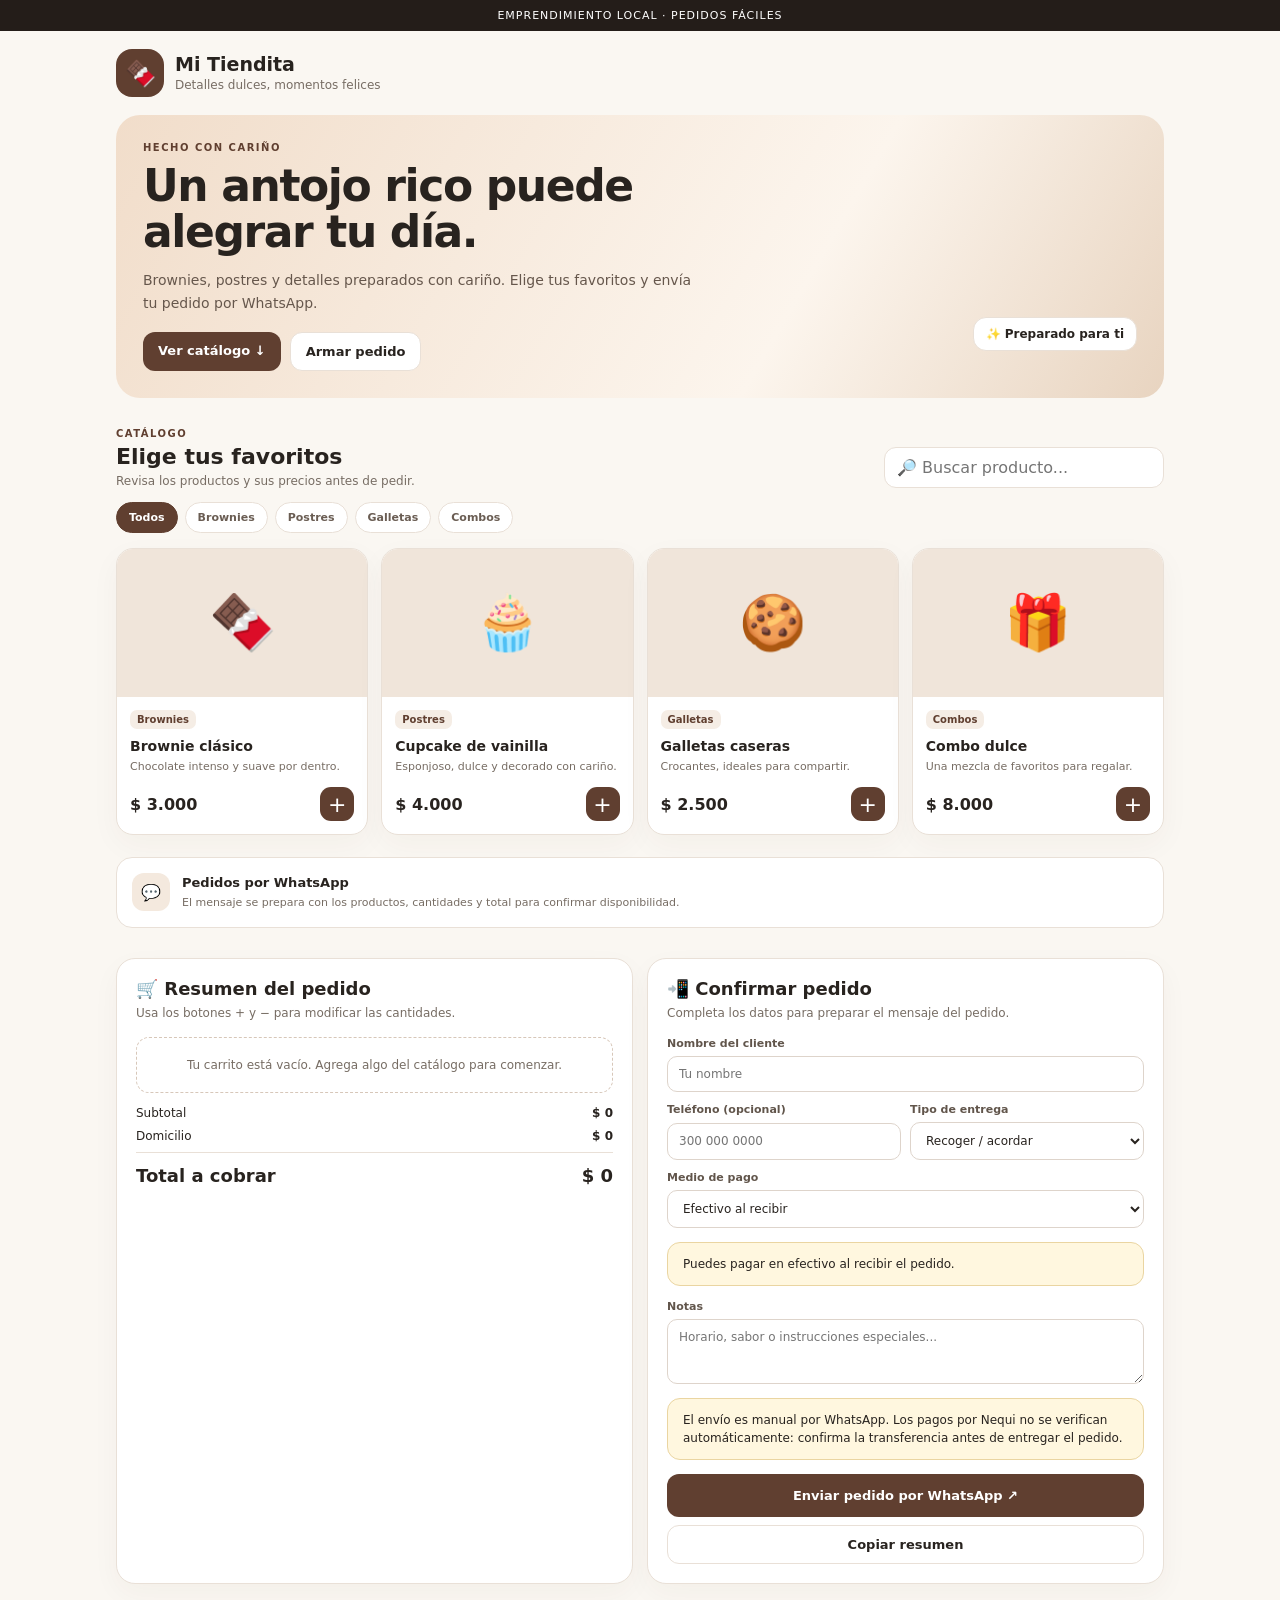
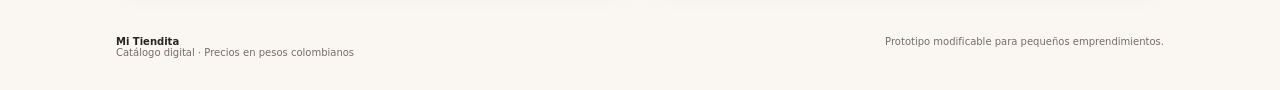
==== commit 60195901: "Correct line break in payment helper" ====
--- a/proyecto-emprendimiento-escolar/menu.html
+++ b/proyecto-emprendimiento-escolar/menu.html
@@ -35,7 +35,8 @@
 function esc(s){return String(s==null?'':s).replace(/[&<>"']/g,ch=>({'&':'&amp;','<':'&lt;','>':'&gt;','"':'&quot;',"'":'&#39;'}[ch]))}
 function toast(s){const el=document.getElementById('toast');el.textContent=s;el.classList.add('show');clearTimeout(window.toastTimer);window.toastTimer=setTimeout(()=>el.classList.remove('show'),2300)}
 function save(){try{localStorage.setItem(STORAGE,JSON.stringify(data));return true}catch(e){toast('No se pudo guardar. Reduce el tamaño de las imágenes.');return false}}
-function renderPaymentInfo(){const method=document.getElementById('paymentMethod')?.value||'Efectivo';const el=document.getElementById('paymentInfo');if(!el)return;const s=data.settings;if(method==='Nequi')el.innerHTML=s.nequi?'Paga a Nequi: <b>'+esc(s.nequi)+'</b>. Envía el comprobante por WhatsApp.':'El negocio aún no ha configurado su número de Nequi.';else if(method==='Llave Bre-B')el.innerHTML=s.breb?'Paga usando la llave Bre-B: <b>'+esc(s.breb)+'</b>. Envía el comprobante por WhatsApp.':'El negocio aún no ha configurado su llave Bre-B.';else el.textContent='Puedes pagar en efectivo al recibir el pedido.'}\nfunction applySettings(){const s=data.settings;document.documentElement.style.setProperty('--brand',s.color||'#603f30');document.getElementById('logo').textContent=s.logo||'🛍️';document.getElementById('storeName').textContent=s.name||'Mi Tiendita';document.getElementById('storeSlogan').textContent=s.slogan||'';document.getElementById('heroTitle').textContent=s.title||'';document.getElementById('heroDesc').textContent=s.desc||'';document.getElementById('heroPhoto').src=s.hero||'';document.getElementById('footerName').textContent=s.name||'';document.title=(s.name||'Mi Tiendita')+' | Catálogo digital';const m={sName:s.name,sLogo:s.logo,sSlogan:s.slogan,sTitle:s.title,sDesc:s.desc,sWhatsapp:s.whatsapp,sNequi:s.nequi,sBreb:s.breb,sColor:s.color,sHero:s.hero};Object.keys(m).forEach(id=>document.getElementById(id).value=m[id]||'')}
+function renderPaymentInfo(){const method=document.getElementById('paymentMethod')?.value||'Efectivo';const el=document.getElementById('paymentInfo');if(!el)return;const s=data.settings;if(method==='Nequi')el.innerHTML=s.nequi?'Paga a Nequi: <b>'+esc(s.nequi)+'</b>. Envía el comprobante por WhatsApp.':'El negocio aún no ha configurado su número de Nequi.';else if(method==='Llave Bre-B')el.innerHTML=s.breb?'Paga usando la llave Bre-B: <b>'+esc(s.breb)+'</b>. Envía el comprobante por WhatsApp.':'El negocio aún no ha configurado su llave Bre-B.';else el.textContent='Puedes pagar en efectivo al recibir el pedido.'}
+function applySettings(){const s=data.settings;document.documentElement.style.setProperty('--brand',s.color||'#603f30');document.getElementById('logo').textContent=s.logo||'🛍️';document.getElementById('storeName').textContent=s.name||'Mi Tiendita';document.getElementById('storeSlogan').textContent=s.slogan||'';document.getElementById('heroTitle').textContent=s.title||'';document.getElementById('heroDesc').textContent=s.desc||'';document.getElementById('heroPhoto').src=s.hero||'';document.getElementById('footerName').textContent=s.name||'';document.title=(s.name||'Mi Tiendita')+' | Catálogo digital';const m={sName:s.name,sLogo:s.logo,sSlogan:s.slogan,sTitle:s.title,sDesc:s.desc,sWhatsapp:s.whatsapp,sNequi:s.nequi,sBreb:s.breb,sColor:s.color,sHero:s.hero};Object.keys(m).forEach(id=>document.getElementById(id).value=m[id]||'')}
 function catList(){return ['Todos',...new Set(data.products.map(p=>p.category||'Otros'))]}
 function renderFilters(){const cats=catList();if(!cats.includes(category))category='Todos';document.getElementById('filters').innerHTML=cats.map(c=>'<button class="chip '+(c===category?'on':'')+'" onclick="setCategory(\''+esc(c).replace(/'/g,"\\'")+'\')">'+esc(c)+'</button>').join('')}
 function setCategory(c){category=c;renderProducts()}
@@ -48,7 +49,7 @@
 function renderCart(){const ids=Object.keys(cart).filter(id=>cart[id]>0&&data.products.some(p=>p.id===id));const el=document.getElementById('cartItems');if(!ids.length)el.innerHTML='<div class="empty">Tu carrito está vacío. Agrega algo del catálogo para comenzar.</div>';else el.innerHTML=ids.map(id=>{const p=data.products.find(x=>x.id===id);return '<div class="lineitem"><div><strong>'+esc(p.name)+'</strong><small>'+money(p.price)+' cada uno · '+money(p.price*cart[id])+'</small></div><div class="qty"><button onclick="qty(\''+esc(id)+'\',-1)">−</button><b>'+cart[id]+'</b><button onclick="qty(\''+esc(id)+'\',1)">+</button></div></div>'}).join('');document.getElementById('subtotal').textContent=money(subtotal());updateDelivery()}
 function updateDelivery(){document.getElementById('deliveryCost').textContent=money(delivery());document.getElementById('total').textContent=money(total());calcChange()}
 function calcChange(){const raw=document.getElementById('received').value,n=Number(raw),v=document.getElementById('changeVal'),h=document.getElementById('changeHint'),st=document.getElementById('cashStatus');if(raw===''||!Number.isFinite(n)){v.textContent=money(0);v.style.color='var(--green)';h.textContent='Ingresa cuánto te pagaron para calcular el cambio.';st.textContent='Pendiente';return}if(n<total()){v.textContent='Faltan '+money(total()-n);v.style.color='#a52b20';h.textContent='El pago no alcanza. Solicita la diferencia antes de entregar el pedido.';st.textContent='Incompleto'}else{v.textContent=money(n-total());v.style.color='var(--green)';h.textContent=n===total()?'Pago exacto; no debes dar vuelto.':'Este es el vuelto que debes entregar.';st.textContent=n===total()?'Pago exacto':'Vuelto calculado'}}
-function orderMessage(){const ids=Object.keys(cart).filter(id=>cart[id]>0&&data.products.some(p=>p.id===id));if(!ids.length){toast('Agrega al menos un producto al pedido');return ''}let t='🛍️ *PEDIDO — '+(data.settings.name||'Mi Tiendita')+'*\n\n';t+='Cliente: '+(document.getElementById('customer').value.trim()||'No indicado')+'\nTeléfono: '+(document.getElementById('customerPhone').value.trim()||'No indicado')+'\nEntrega: '+document.getElementById('deliveryType').selectedOptions[0].text+'\n\n*Productos*\n';ids.forEach(id=>{const p=data.products.find(x=>x.id===id);t+='• '+p.name+' x'+cart[id]+' = '+money(p.price*cart[id])+'\n'});t+='\nSubtotal: '+money(subtotal())+'\nDomicilio: '+money(delivery())+'\n*TOTAL: '+money(total())+'*\n';if(data.settings.nequi)t+='\nNequi indicado por el negocio: '+data.settings.nequi+' (verificar transferencia)\n';t+='\nNotas: '+(document.getElementById('notes').value.trim()||'Sin observaciones');return t}
+function orderMessage(){const ids=Object.keys(cart).filter(id=>cart[id]>0&&data.products.some(p=>p.id===id));if(!ids.length){toast('Agrega al menos un producto al pedido');return ''}let t='🛍️ *PEDIDO — '+(data.settings.name||'Mi Tiendita')+'*\\n\\n';t+='Cliente: '+(document.getElementById('customer').value.trim()||'No indicado')+'\\nTeléfono: '+(document.getElementById('customerPhone').value.trim()||'No indicado')+'\\nEntrega: '+document.getElementById('deliveryType').selectedOptions[0].text+'\\n\\n*Productos*\\n';ids.forEach(id=>{const p=data.products.find(x=>x.id===id);t+='• '+p.name+' x'+cart[id]+' = '+money(p.price*cart[id])+'\\n'});t+='\\nSubtotal: '+money(subtotal())+'\\nDomicilio: '+money(delivery())+'\\n*TOTAL: '+money(total())+'*\\n';const pm=document.getElementById('paymentMethod')?.value||'Efectivo';t+='\\nMedio de pago elegido: '+pm+'\\n';if(pm==='Nequi'&&data.settings.nequi)t+='Nequi del negocio: '+data.settings.nequi+'\\n';if(pm==='Llave Bre-B'&&data.settings.breb)t+='Llave Bre-B del negocio: '+data.settings.breb+'\\n';t+='\\nNotas: '+(document.getElementById('notes').value.trim()||'Sin observaciones');return t}
 function sendOrder(){const t=orderMessage();if(!t)return;let n=(data.settings.whatsapp||'').replace(/\D/g,'');if(n.length===10)n='57'+n;if(!n){toast('Configura el WhatsApp del negocio en Editar tienda');toggleAdmin();document.getElementById('sWhatsapp').focus();return}window.open('https://wa.me/'+n+'?text='+encodeURIComponent(t),'_blank','noopener,noreferrer')}
 async function copyOrder(){const t=orderMessage();if(!t)return;try{await navigator.clipboard.writeText(t);toast('Resumen copiado')}catch(e){const x=document.createElement('textarea');x.value=t;document.body.appendChild(x);x.select();document.execCommand('copy');x.remove();toast('Resumen copiado')}}
 function toggleAdmin(){return}
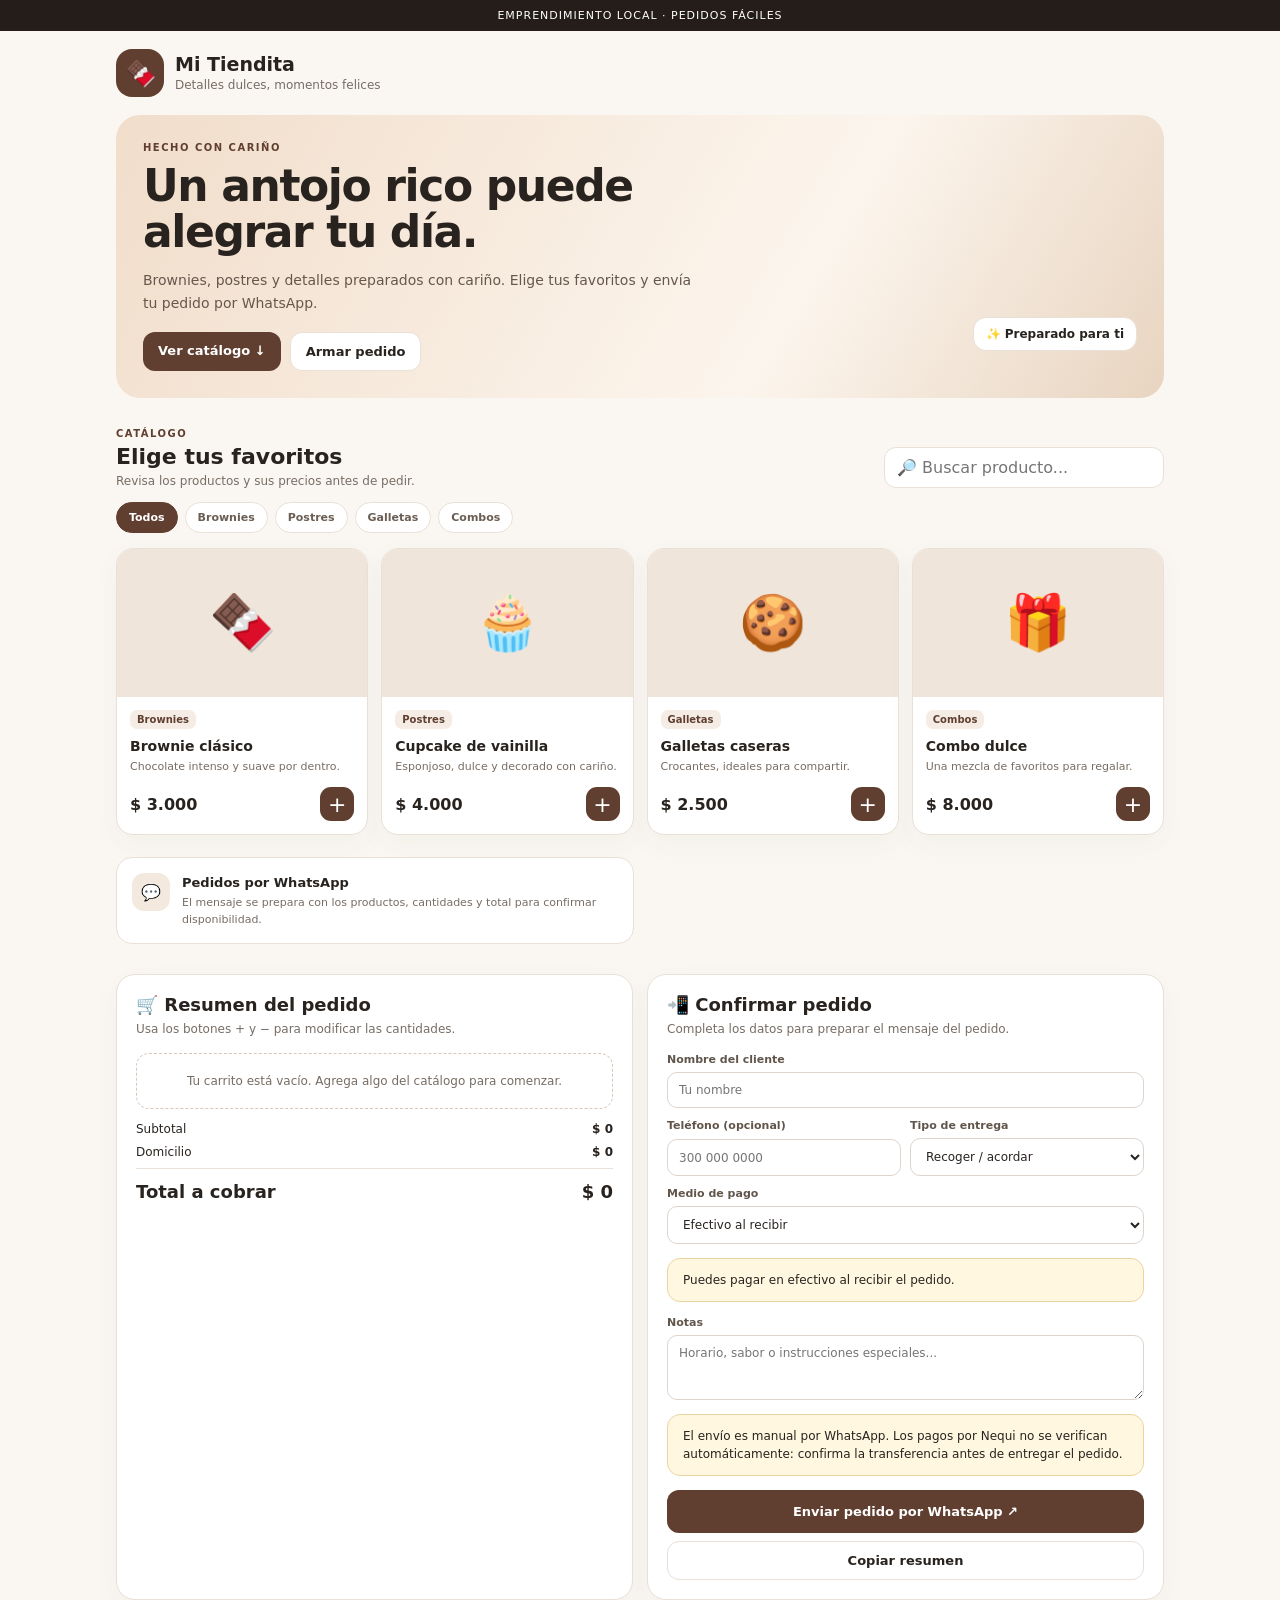
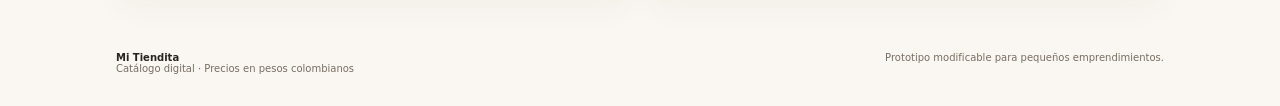
==== commit b5dc37a0: "Remove cash change calculator from customer menu" ====
--- a/proyecto-emprendimiento-escolar/menu.html
+++ b/proyecto-emprendimiento-escolar/menu.html
@@ -2,14 +2,14 @@
 <html lang="es"><head><meta charset="utf-8"><meta name="viewport" content="width=device-width, initial-scale=1"><meta name="theme-color" content="#603f30"><title>Menú digital | Catálogo</title>
 <style>
 :root{--brand:#603f30;--bg:#faf7f2;--ink:#28231f;--muted:#776d64;--line:#e9e0d7;--soft:#f4e9de;--white:#fff;--green:#19744b}*{box-sizing:border-box}body{margin:0;background:var(--bg);color:var(--ink);font-family:system-ui,-apple-system,"Segoe UI",sans-serif}button,input,select,textarea{font:inherit}button{cursor:pointer}.wrap{max-width:1080px;margin:auto;padding:0 16px}.top{padding:9px;text-align:center;background:#241d19;color:#fff;font-size:11px;letter-spacing:1px}.nav{display:flex;justify-content:space-between;align-items:center;padding:18px 0;gap:14px}.brand{display:flex;align-items:center;gap:11px}.logo{width:48px;height:48px;border-radius:16px;background:var(--brand);color:white;display:grid;place-items:center;font-size:25px}.brand h1{font-size:19px;line-height:1.1;margin:0}.brand p{font-size:12px;color:var(--muted);margin:4px 0 0}.btn{border:0;border-radius:12px;padding:11px 15px;background:var(--brand);color:#fff;font-weight:750;font-size:13px}.btn.light{background:#fff;border:1px solid var(--line);color:var(--ink)}.btn.soft{background:var(--soft);color:var(--brand)}.btn.red{background:#fff0ef;color:#9a2b20}.btn.sm{font-size:11px;padding:8px 10px}.hero{border-radius:24px;padding:27px;background:linear-gradient(120deg,#f1ddca,#fcf5ed 65%,#e8d4c0);display:grid;grid-template-columns:1.2fr .8fr;gap:20px;align-items:center;overflow:hidden}.eyebrow{font-size:10px;letter-spacing:1.5px;color:var(--brand);font-weight:850}.hero h2{font-size:clamp(30px,4vw,44px);line-height:1.04;letter-spacing:-1.4px;margin:10px 0}.hero p{font-size:14px;line-height:1.65;color:#66574c;max-width:550px}.hero-actions{display:flex;gap:9px;flex-wrap:wrap;margin-top:17px}.hero-art{height:190px;display:grid;place-items:center;position:relative}.hero-art img{max-width:100%;max-height:190px;object-fit:cover;border-radius:20px;box-shadow:0 14px 40px #53301b22}.hero-label{position:absolute;bottom:0;right:0;background:#fff;border:1px solid var(--line);border-radius:13px;padding:9px 12px;font-weight:800;font-size:12px}.banner{padding:12px 15px;background:#fff7df;border:1px solid #ead5a1;border-radius:13px;font-size:12px;line-height:1.5;margin:14px 0}.head{display:flex;justify-content:space-between;align-items:end;gap:14px;margin:30px 0 14px}.head h2{font-size:22px;margin:5px 0}.head p{margin:0;color:var(--muted);font-size:12px}.search{width:min(280px,100%);border:1px solid var(--line);border-radius:12px;padding:10px 12px;background:#fff}.filters{display:flex;gap:7px;flex-wrap:wrap;margin-bottom:15px}.chip{border:1px solid var(--line);background:#fff;color:#6a5d53;border-radius:99px;padding:8px 12px;font-size:11px;font-weight:750}.chip.on{background:var(--brand);color:#fff;border-color:var(--brand)}.products{display:grid;grid-template-columns:repeat(4,minmax(0,1fr));gap:13px}.product{background:#fff;border:1px solid var(--line);border-radius:17px;overflow:hidden;display:flex;flex-direction:column;box-shadow:0 10px 30px #4f30100a}.photo{height:148px;background:#f0e5da;display:grid;place-items:center;overflow:hidden}.photo img{width:100%;height:100%;object-fit:cover}.photo span{font-size:54px}.pbody{padding:13px;display:flex;flex-direction:column;flex:1}.tag{background:#f5ede5;color:var(--brand);font-size:10px;font-weight:850;padding:4px 7px;border-radius:7px;align-self:start}.pbody h3{font-size:14px;margin:9px 0 5px}.desc{font-size:11px;color:var(--muted);line-height:1.5;margin:0 0 12px;flex:1}.pfoot{display:flex;align-items:center;justify-content:space-between;gap:8px}.price{font-size:16px;font-weight:900}.add{width:34px;height:34px;border:0;border-radius:11px;background:var(--brand);color:#fff;font-size:22px}.info-row{display:grid;grid-template-columns:1fr 1fr;gap:12px;margin:22px 0}.info{background:#fff;border:1px solid var(--line);border-radius:16px;padding:15px;display:flex;gap:12px}.ico{width:38px;height:38px;border-radius:12px;background:var(--soft);display:grid;place-items:center;flex-shrink:0}.info h3{font-size:13px;margin:2px 0 5px}.info p{font-size:11px;color:var(--muted);line-height:1.5;margin:0}.checkout{display:grid;grid-template-columns:1fr 1fr;gap:14px;margin:30px 0}.panel{background:#fff;border:1px solid var(--line);border-radius:19px;padding:19px;min-width:0;box-shadow:0 10px 28px #4f30100a}.panel h2{font-size:18px;margin:0 0 5px}.sub{font-size:12px;line-height:1.5;color:var(--muted);margin:0 0 15px}.empty{border:1px dashed #d7c7b9;border-radius:13px;padding:20px;text-align:center;color:var(--muted);font-size:12px}.lineitem{display:grid;grid-template-columns:1fr auto;gap:8px;padding:11px 0;border-bottom:1px solid #f1ebe5}.lineitem strong{font-size:12px}.lineitem small{font-size:10px;display:block;color:var(--muted);margin-top:4px}.qty{display:flex;align-items:center;gap:8px}.qty button{width:27px;height:27px;border:1px solid var(--line);background:#fff;border-radius:8px;font-weight:800}.qty b{font-size:12px}.sum{display:grid;gap:9px;margin-top:13px}.sumrow{display:flex;justify-content:space-between;gap:10px;font-size:12px}.sumrow.total{font-size:18px;font-weight:900;border-top:1px solid var(--line);padding-top:12px}.change{margin-top:15px;background:#f2f8f1;border:1px solid #d6e7d1;border-radius:14px;padding:13px}.change-head{display:flex;justify-content:space-between;gap:8px;font-size:11px;font-weight:850}.field{display:grid;gap:6px;margin-bottom:11px}.field label{font-size:11px;font-weight:800;color:#61554b}.field input,.field textarea,.field select{border:1px solid #ded4cb;border-radius:10px;padding:10px 11px;width:100%;min-width:0;font-size:12px;background:#fff;color:var(--ink);outline-color:var(--brand)}.field textarea{min-height:65px;resize:vertical}.two{display:grid;grid-template-columns:1fr 1fr;gap:9px}.changeval{font-size:27px;font-weight:950;color:var(--green);margin:7px 0}.changehint{font-size:10px;color:#537057;line-height:1.5}.admin{margin:28px 0;border:1px solid #ddccbc;background:#f7f0e8;border-radius:20px;overflow:hidden}.adminhead{padding:17px 19px;display:flex;align-items:center;justify-content:space-between;gap:12px}.adminhead h2{font-size:18px;margin:3px 0}.adminhead p{font-size:11px;color:var(--muted);margin:0}.adminbody{padding:0 14px 16px}.adminGrid{display:grid;grid-template-columns:1fr 1fr;gap:12px}.adminbox{background:#fff;border:1px solid var(--line);border-radius:14px;padding:14px;min-width:0}.adminbox h3{font-size:13px;margin:0 0 13px}.adminlist{display:grid;gap:7px}.adminitem{display:flex;align-items:center;justify-content:space-between;gap:8px;padding:9px;border:1px solid #f0e9e2;border-radius:10px}.adminitem span{font-size:11px;font-weight:800;min-width:0;overflow-wrap:anywhere}.adminitem small{display:block;color:var(--muted);font-weight:500;margin-top:3px}.actions{display:flex;gap:5px;flex-shrink:0}.hidden{display:none!important}.footer{display:flex;justify-content:space-between;gap:12px;flex-wrap:wrap;padding:22px 0 32px;color:var(--muted);font-size:10px}.toast{position:fixed;z-index:20;bottom:18px;left:50%;transform:translate(-50%,20px);opacity:0;transition:.2s;background:#231d19;color:#fff;border-radius:12px;padding:11px 14px;font-size:12px;max-width:90%;text-align:center;pointer-events:none}.toast.show{transform:translate(-50%,0);opacity:1}#qrBox canvas,#qrBox img{max-width:100%;height:auto!important}@media(max-width:850px){.products{grid-template-columns:repeat(2,minmax(0,1fr))}.checkout{grid-template-columns:1fr}.hero{grid-template-columns:1fr .7fr}.adminGrid{grid-template-columns:1fr}}@media(max-width:550px){.wrap{padding:0 12px}.brand h1{font-size:16px}.logo{width:43px;height:43px}.nav>.btn{padding:10px;font-size:11px}.hero{grid-template-columns:1fr;padding:21px}.hero h2{font-size:32px}.hero-art{height:135px}.hero-art img{max-height:135px}.head{align-items:stretch;flex-direction:column}.search{width:100%}.products{gap:9px}.photo{height:125px}.pbody{padding:10px}.pbody h3{font-size:13px}.price{font-size:14px}.add{width:31px;height:31px}.info-row{grid-template-columns:1fr}.panel{padding:15px}.adminhead{align-items:flex-start;flex-direction:column}.two{gap:7px}}
-.admin-mode .top,.admin-mode .nav,.admin-mode .hero,.admin-mode #sharedHint,.admin-mode #catalogo,.admin-mode .info-row,.admin-mode .checkout,.admin-mode .footer{display:none!important}.admin-mode .admin{display:block!important;margin:18px 0}.admin-mode .adminhead{padding-top:22px} .nav>.btn,.admin{display:none!important}.change{display:none!important}.info-row .info:nth-child(2){display:none!important}.info-row{grid-template-columns:1fr!important}</style></head>
+.admin-mode .top,.admin-mode .nav,.admin-mode .hero,.admin-mode #sharedHint,.admin-mode #catalogo,.admin-mode .info-row,.admin-mode .checkout,.admin-mode .footer{display:none!important}.admin-mode .admin{display:block!important;margin:18px 0}.admin-mode .adminhead{padding-top:22px} .nav>.btn,.admin{display:none!important}</style></head>
 <body><div class="top">EMPRENDIMIENTO LOCAL · PEDIDOS FÁCILES</div><main class="wrap">
 <header class="nav"><div class="brand"><div class="logo" id="logo">🍫</div><div><h1 id="storeName">Mi Tiendita</h1><p id="storeSlogan">Detalles dulces, momentos felices</p></div></div></header>
 <section class="hero"><div><div class="eyebrow">HECHO CON CARIÑO</div><h2 id="heroTitle">Un antojo rico puede alegrar tu día.</h2><p id="heroDesc">Brownies, postres y detalles preparados con cariño. Elige tus favoritos y envía tu pedido por WhatsApp.</p><div class="hero-actions"><a href="#catalogo" class="btn" style="text-decoration:none">Ver catálogo ↓</a><a href="#pedido" class="btn light" style="text-decoration:none">Armar pedido</a></div></div><div class="hero-art"><img id="heroPhoto" alt="Producto destacado" src="https://images.unsplash.com/photo-1606313564200-e75d5e30476c?auto=format&fit=crop&w=600&q=80" onerror="this.style.display='none'"><span class="hero-label">✨ Preparado para ti</span></div></section>
 <div id="sharedHint" class="banner hidden">🔗 Este catálogo llegó desde un QR compartido. Puedes usarlo para hacer un pedido. Los cambios que hagas en este teléfono no modificarán el QR original.</div>
 <section id="catalogo"><div class="head"><div><div class="eyebrow">CATÁLOGO</div><h2>Elige tus favoritos</h2><p>Revisa los productos y sus precios antes de pedir.</p></div><input class="search" id="search" placeholder="🔎 Buscar producto..." oninput="renderProducts()"></div><div id="filters" class="filters"></div><div id="products" class="products"></div></section>
-<div class="info-row"><div class="info"><div class="ico">💬</div><div><h3>Pedidos por WhatsApp</h3><p>El mensaje se prepara con los productos, cantidades y total para confirmar disponibilidad.</p></div></div><div class="info"><div class="ico">🧮</div><div><h3>Calculadora de vueltos</h3><p>Ingresa el dinero recibido y consulta cuánto tienes que devolver al cliente.</p></div></div></div>
-<section class="checkout" id="pedido"><div class="panel"><h2>🛒 Resumen del pedido</h2><p class="sub">Usa los botones + y − para modificar las cantidades.</p><div id="cartItems"><div class="empty">Tu carrito está vacío. Agrega algo del catálogo para comenzar.</div></div><div class="sum"><div class="sumrow"><span>Subtotal</span><strong id="subtotal">$0</strong></div><div class="sumrow"><span>Domicilio</span><strong id="deliveryCost">$0</strong></div><div class="sumrow total"><span>Total a cobrar</span><strong id="total">$0</strong></div></div><div class="change"><div class="change-head"><span>💵 CÁLCULO DE VUELTOS</span><span id="cashStatus">Pendiente</span></div><div class="field" style="margin:11px 0 0"><label for="received">Dinero recibido (COP)</label><input id="received" type="number" min="0" step="500" inputmode="numeric" placeholder="Ej. 10000" oninput="calcChange()"></div><div class="changeval" id="changeVal">$0</div><div class="changehint" id="changeHint">Ingresa cuánto te pagaron para calcular el cambio.</div></div></div>
+<div class="info-row"><div class="info"><div class="ico">💬</div><div><h3>Pedidos por WhatsApp</h3><p>El mensaje se prepara con los productos, cantidades y total para confirmar disponibilidad.</p></div></div></div>
+<section class="checkout" id="pedido"><div class="panel"><h2>🛒 Resumen del pedido</h2><p class="sub">Usa los botones + y − para modificar las cantidades.</p><div id="cartItems"><div class="empty">Tu carrito está vacío. Agrega algo del catálogo para comenzar.</div></div><div class="sum"><div class="sumrow"><span>Subtotal</span><strong id="subtotal">$0</strong></div><div class="sumrow"><span>Domicilio</span><strong id="deliveryCost">$0</strong></div><div class="sumrow total"><span>Total a cobrar</span><strong id="total">$0</strong></div></div></div>
 <div class="panel"><h2>📲 Confirmar pedido</h2><p class="sub">Completa los datos para preparar el mensaje del pedido.</p><div class="field"><label>Nombre del cliente</label><input id="customer" maxlength="70" placeholder="Tu nombre"></div><div class="two"><div class="field"><label>Teléfono (opcional)</label><input id="customerPhone" inputmode="tel" placeholder="300 000 0000"></div><div class="field"><label>Tipo de entrega</label><select id="deliveryType" onchange="updateDelivery()"><option value="0">Recoger / acordar</option><option value="2000">Domicilio (+$2.000)</option><option value="3000">Domicilio lejos (+$3.000)</option></select></div></div><div class="field"><label>Medio de pago</label><select id="paymentMethod" onchange="renderPaymentInfo()"><option value="Efectivo">Efectivo al recibir</option><option value="Nequi">Nequi</option><option value="Llave Bre-B">Llave Bre-B</option></select></div><div id="paymentInfo" class="banner">Puedes pagar en efectivo al recibir el pedido.</div><div class="field"><label>Notas</label><textarea id="notes" placeholder="Horario, sabor o instrucciones especiales..."></textarea></div><div class="banner">El envío es manual por WhatsApp. Los pagos por Nequi no se verifican automáticamente: confirma la transferencia antes de entregar el pedido.</div><button class="btn" style="width:100%;padding:14px" onclick="sendOrder()">Enviar pedido por WhatsApp ↗</button><button class="btn light" style="width:100%;margin-top:8px" onclick="copyOrder()">Copiar resumen</button></div></section>
 <section class="admin hidden" id="admin"><div class="adminhead"><div><div class="eyebrow">PANEL DEL EMPRENDEDOR</div><h2>Editar y administrar</h2><p>Personaliza el negocio, los productos, las fotos y el enlace que compartirás por QR.</p></div><button class="btn light sm" onclick="toggleAdmin()">Cerrar panel ×</button></div><div class="adminbody"><div class="banner"><b>Cómo funciona:</b> los cambios se guardan en este navegador. Para que clientes de otros móviles vean los mismos datos, usa “Crear enlace y QR” después de editar. El enlace contiene una copia del catálogo. Para que las fotos se vean por QR, utiliza enlaces públicos de imagen; los archivos seleccionados desde tu celular son locales.</div>
 <div class="adminGrid">
@@ -47,9 +47,8 @@
 function delivery(){return Number(document.getElementById('deliveryType').value)||0}
 function total(){return subtotal()+delivery()}
 function renderCart(){const ids=Object.keys(cart).filter(id=>cart[id]>0&&data.products.some(p=>p.id===id));const el=document.getElementById('cartItems');if(!ids.length)el.innerHTML='<div class="empty">Tu carrito está vacío. Agrega algo del catálogo para comenzar.</div>';else el.innerHTML=ids.map(id=>{const p=data.products.find(x=>x.id===id);return '<div class="lineitem"><div><strong>'+esc(p.name)+'</strong><small>'+money(p.price)+' cada uno · '+money(p.price*cart[id])+'</small></div><div class="qty"><button onclick="qty(\''+esc(id)+'\',-1)">−</button><b>'+cart[id]+'</b><button onclick="qty(\''+esc(id)+'\',1)">+</button></div></div>'}).join('');document.getElementById('subtotal').textContent=money(subtotal());updateDelivery()}
-function updateDelivery(){document.getElementById('deliveryCost').textContent=money(delivery());document.getElementById('total').textContent=money(total());calcChange()}
-function calcChange(){const raw=document.getElementById('received').value,n=Number(raw),v=document.getElementById('changeVal'),h=document.getElementById('changeHint'),st=document.getElementById('cashStatus');if(raw===''||!Number.isFinite(n)){v.textContent=money(0);v.style.color='var(--green)';h.textContent='Ingresa cuánto te pagaron para calcular el cambio.';st.textContent='Pendiente';return}if(n<total()){v.textContent='Faltan '+money(total()-n);v.style.color='#a52b20';h.textContent='El pago no alcanza. Solicita la diferencia antes de entregar el pedido.';st.textContent='Incompleto'}else{v.textContent=money(n-total());v.style.color='var(--green)';h.textContent=n===total()?'Pago exacto; no debes dar vuelto.':'Este es el vuelto que debes entregar.';st.textContent=n===total()?'Pago exacto':'Vuelto calculado'}}
-function orderMessage(){const ids=Object.keys(cart).filter(id=>cart[id]>0&&data.products.some(p=>p.id===id));if(!ids.length){toast('Agrega al menos un producto al pedido');return ''}let t='🛍️ *PEDIDO — '+(data.settings.name||'Mi Tiendita')+'*\\n\\n';t+='Cliente: '+(document.getElementById('customer').value.trim()||'No indicado')+'\\nTeléfono: '+(document.getElementById('customerPhone').value.trim()||'No indicado')+'\\nEntrega: '+document.getElementById('deliveryType').selectedOptions[0].text+'\\n\\n*Productos*\\n';ids.forEach(id=>{const p=data.products.find(x=>x.id===id);t+='• '+p.name+' x'+cart[id]+' = '+money(p.price*cart[id])+'\\n'});t+='\\nSubtotal: '+money(subtotal())+'\\nDomicilio: '+money(delivery())+'\\n*TOTAL: '+money(total())+'*\\n';const pm=document.getElementById('paymentMethod')?.value||'Efectivo';t+='\\nMedio de pago elegido: '+pm+'\\n';if(pm==='Nequi'&&data.settings.nequi)t+='Nequi del negocio: '+data.settings.nequi+'\\n';if(pm==='Llave Bre-B'&&data.settings.breb)t+='Llave Bre-B del negocio: '+data.settings.breb+'\\n';t+='\\nNotas: '+(document.getElementById('notes').value.trim()||'Sin observaciones');return t}
+function updateDelivery(){document.getElementById('deliveryCost').textContent=money(delivery());document.getElementById('total').textContent=money(total())}
+function orderMessage(){const ids=Object.keys(cart).filter(id=>cart[id]>0&&data.products.some(p=>p.id===id));if(!ids.length){toast('Agrega al menos un producto al pedido');return ''}let t='🛍️ *PEDIDO — '+(data.settings.name||'Mi Tiendita')+'*\n\n';t+='Cliente: '+(document.getElementById('customer').value.trim()||'No indicado')+'\nTeléfono: '+(document.getElementById('customerPhone').value.trim()||'No indicado')+'\nEntrega: '+document.getElementById('deliveryType').selectedOptions[0].text+'\n\n*Productos*\n';ids.forEach(id=>{const p=data.products.find(x=>x.id===id);t+='• '+p.name+' x'+cart[id]+' = '+money(p.price*cart[id])+'\n'});t+='\nSubtotal: '+money(subtotal())+'\nDomicilio: '+money(delivery())+'\n*TOTAL: '+money(total())+'*\n';const pm=document.getElementById('paymentMethod')?.value||'Efectivo';t+='\nMedio de pago elegido: '+pm+'\n';if(pm==='Nequi'&&data.settings.nequi)t+='Nequi del negocio: '+data.settings.nequi+'\n';if(pm==='Llave Bre-B'&&data.settings.breb)t+='Llave Bre-B del negocio: '+data.settings.breb+'\n';t+='\nNotas: '+(document.getElementById('notes').value.trim()||'Sin observaciones');return t}
 function sendOrder(){const t=orderMessage();if(!t)return;let n=(data.settings.whatsapp||'').replace(/\D/g,'');if(n.length===10)n='57'+n;if(!n){toast('Configura el WhatsApp del negocio en Editar tienda');toggleAdmin();document.getElementById('sWhatsapp').focus();return}window.open('https://wa.me/'+n+'?text='+encodeURIComponent(t),'_blank','noopener,noreferrer')}
 async function copyOrder(){const t=orderMessage();if(!t)return;try{await navigator.clipboard.writeText(t);toast('Resumen copiado')}catch(e){const x=document.createElement('textarea');x.value=t;document.body.appendChild(x);x.select();document.execCommand('copy');x.remove();toast('Resumen copiado')}}
 function toggleAdmin(){return}
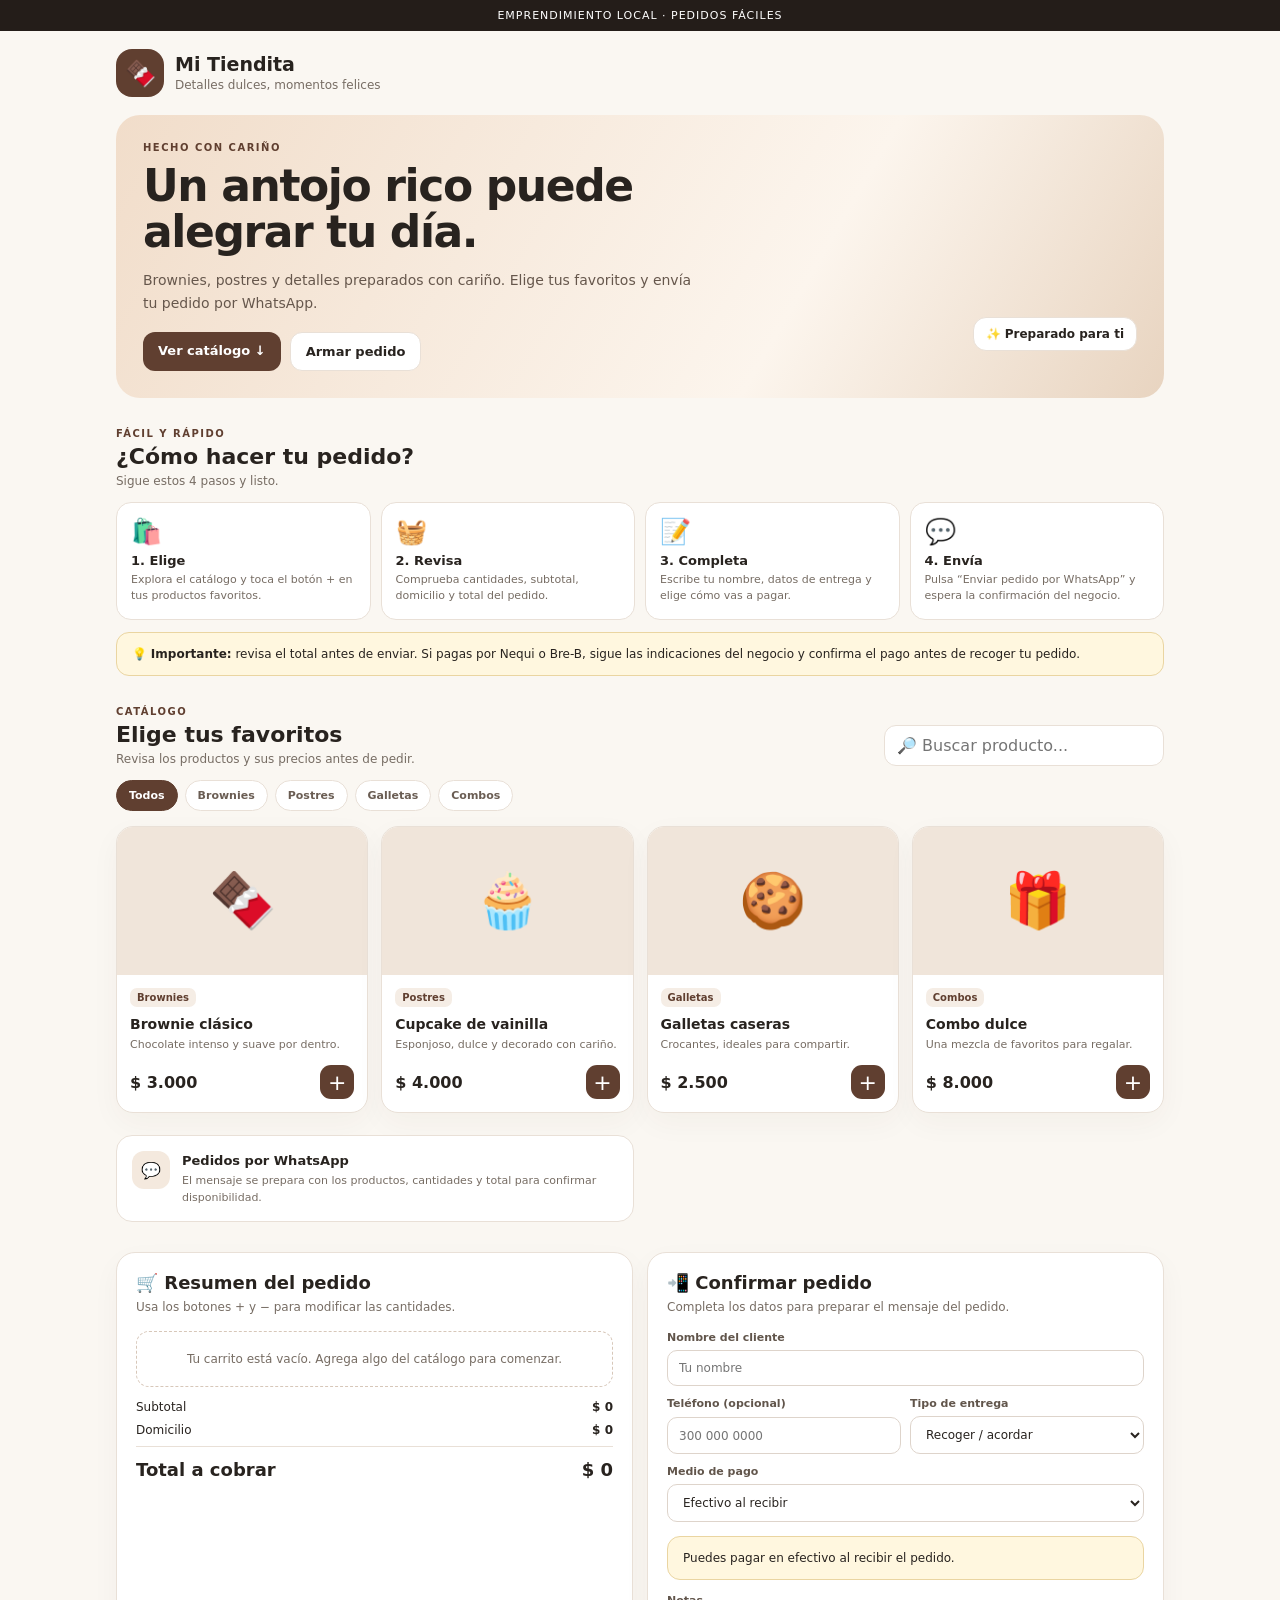
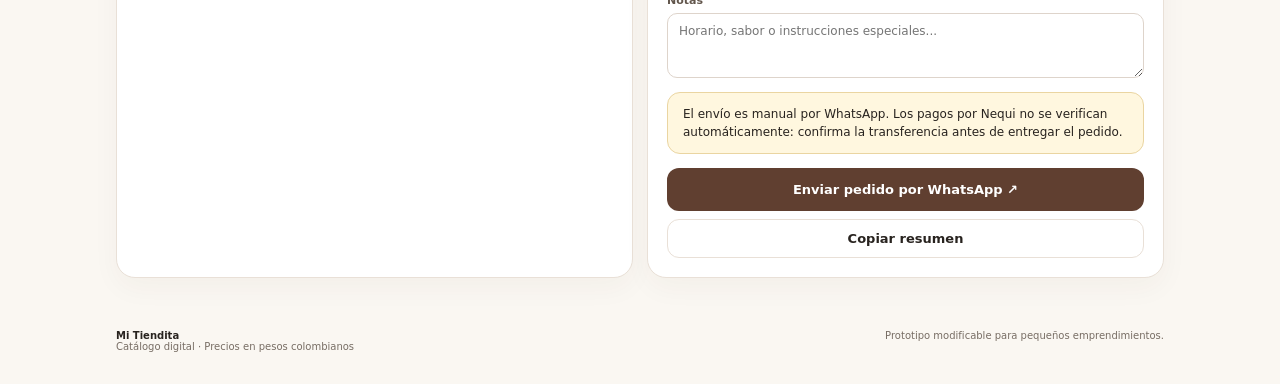
==== commit 5f4de724: "Add simple step-by-step order guide to customer menu" ====
--- a/proyecto-emprendimiento-escolar/menu.html
+++ b/proyecto-emprendimiento-escolar/menu.html
@@ -7,6 +7,7 @@
 <header class="nav"><div class="brand"><div class="logo" id="logo">🍫</div><div><h1 id="storeName">Mi Tiendita</h1><p id="storeSlogan">Detalles dulces, momentos felices</p></div></div></header>
 <section class="hero"><div><div class="eyebrow">HECHO CON CARIÑO</div><h2 id="heroTitle">Un antojo rico puede alegrar tu día.</h2><p id="heroDesc">Brownies, postres y detalles preparados con cariño. Elige tus favoritos y envía tu pedido por WhatsApp.</p><div class="hero-actions"><a href="#catalogo" class="btn" style="text-decoration:none">Ver catálogo ↓</a><a href="#pedido" class="btn light" style="text-decoration:none">Armar pedido</a></div></div><div class="hero-art"><img id="heroPhoto" alt="Producto destacado" src="https://images.unsplash.com/photo-1606313564200-e75d5e30476c?auto=format&fit=crop&w=600&q=80" onerror="this.style.display='none'"><span class="hero-label">✨ Preparado para ti</span></div></section>
 <div id="sharedHint" class="banner hidden">🔗 Este catálogo llegó desde un QR compartido. Puedes usarlo para hacer un pedido. Los cambios que hagas en este teléfono no modificarán el QR original.</div>
+<section id="como-pedir" style="margin:22px 0 28px"><div class="head"><div><div class="eyebrow">FÁCIL Y RÁPIDO</div><h2>¿Cómo hacer tu pedido?</h2><p>Sigue estos 4 pasos y listo.</p></div></div><div style="display:grid;grid-template-columns:repeat(4,minmax(0,1fr));gap:10px" class="order-steps"><div style="background:#fff;border:1px solid var(--line);border-radius:15px;padding:14px"><div style="font-size:25px">🛍️</div><b style="display:block;margin:7px 0 4px;font-size:13px">1. Elige</b><p style="font-size:11px;color:var(--muted);line-height:1.5;margin:0">Explora el catálogo y toca el botón + en tus productos favoritos.</p></div><div style="background:#fff;border:1px solid var(--line);border-radius:15px;padding:14px"><div style="font-size:25px">🧺</div><b style="display:block;margin:7px 0 4px;font-size:13px">2. Revisa</b><p style="font-size:11px;color:var(--muted);line-height:1.5;margin:0">Comprueba cantidades, subtotal, domicilio y total del pedido.</p></div><div style="background:#fff;border:1px solid var(--line);border-radius:15px;padding:14px"><div style="font-size:25px">📝</div><b style="display:block;margin:7px 0 4px;font-size:13px">3. Completa</b><p style="font-size:11px;color:var(--muted);line-height:1.5;margin:0">Escribe tu nombre, datos de entrega y elige cómo vas a pagar.</p></div><div style="background:#fff;border:1px solid var(--line);border-radius:15px;padding:14px"><div style="font-size:25px">💬</div><b style="display:block;margin:7px 0 4px;font-size:13px">4. Envía</b><p style="font-size:11px;color:var(--muted);line-height:1.5;margin:0">Pulsa “Enviar pedido por WhatsApp” y espera la confirmación del negocio.</p></div></div><div class="banner" style="margin-top:12px">💡 <b>Importante:</b> revisa el total antes de enviar. Si pagas por Nequi o Bre-B, sigue las indicaciones del negocio y confirma el pago antes de recoger tu pedido.</div><style>@media(max-width:650px){.order-steps{grid-template-columns:repeat(2,minmax(0,1fr))!important}}</style></section>
 <section id="catalogo"><div class="head"><div><div class="eyebrow">CATÁLOGO</div><h2>Elige tus favoritos</h2><p>Revisa los productos y sus precios antes de pedir.</p></div><input class="search" id="search" placeholder="🔎 Buscar producto..." oninput="renderProducts()"></div><div id="filters" class="filters"></div><div id="products" class="products"></div></section>
 <div class="info-row"><div class="info"><div class="ico">💬</div><div><h3>Pedidos por WhatsApp</h3><p>El mensaje se prepara con los productos, cantidades y total para confirmar disponibilidad.</p></div></div></div>
 <section class="checkout" id="pedido"><div class="panel"><h2>🛒 Resumen del pedido</h2><p class="sub">Usa los botones + y − para modificar las cantidades.</p><div id="cartItems"><div class="empty">Tu carrito está vacío. Agrega algo del catálogo para comenzar.</div></div><div class="sum"><div class="sumrow"><span>Subtotal</span><strong id="subtotal">$0</strong></div><div class="sumrow"><span>Domicilio</span><strong id="deliveryCost">$0</strong></div><div class="sumrow total"><span>Total a cobrar</span><strong id="total">$0</strong></div></div></div>
